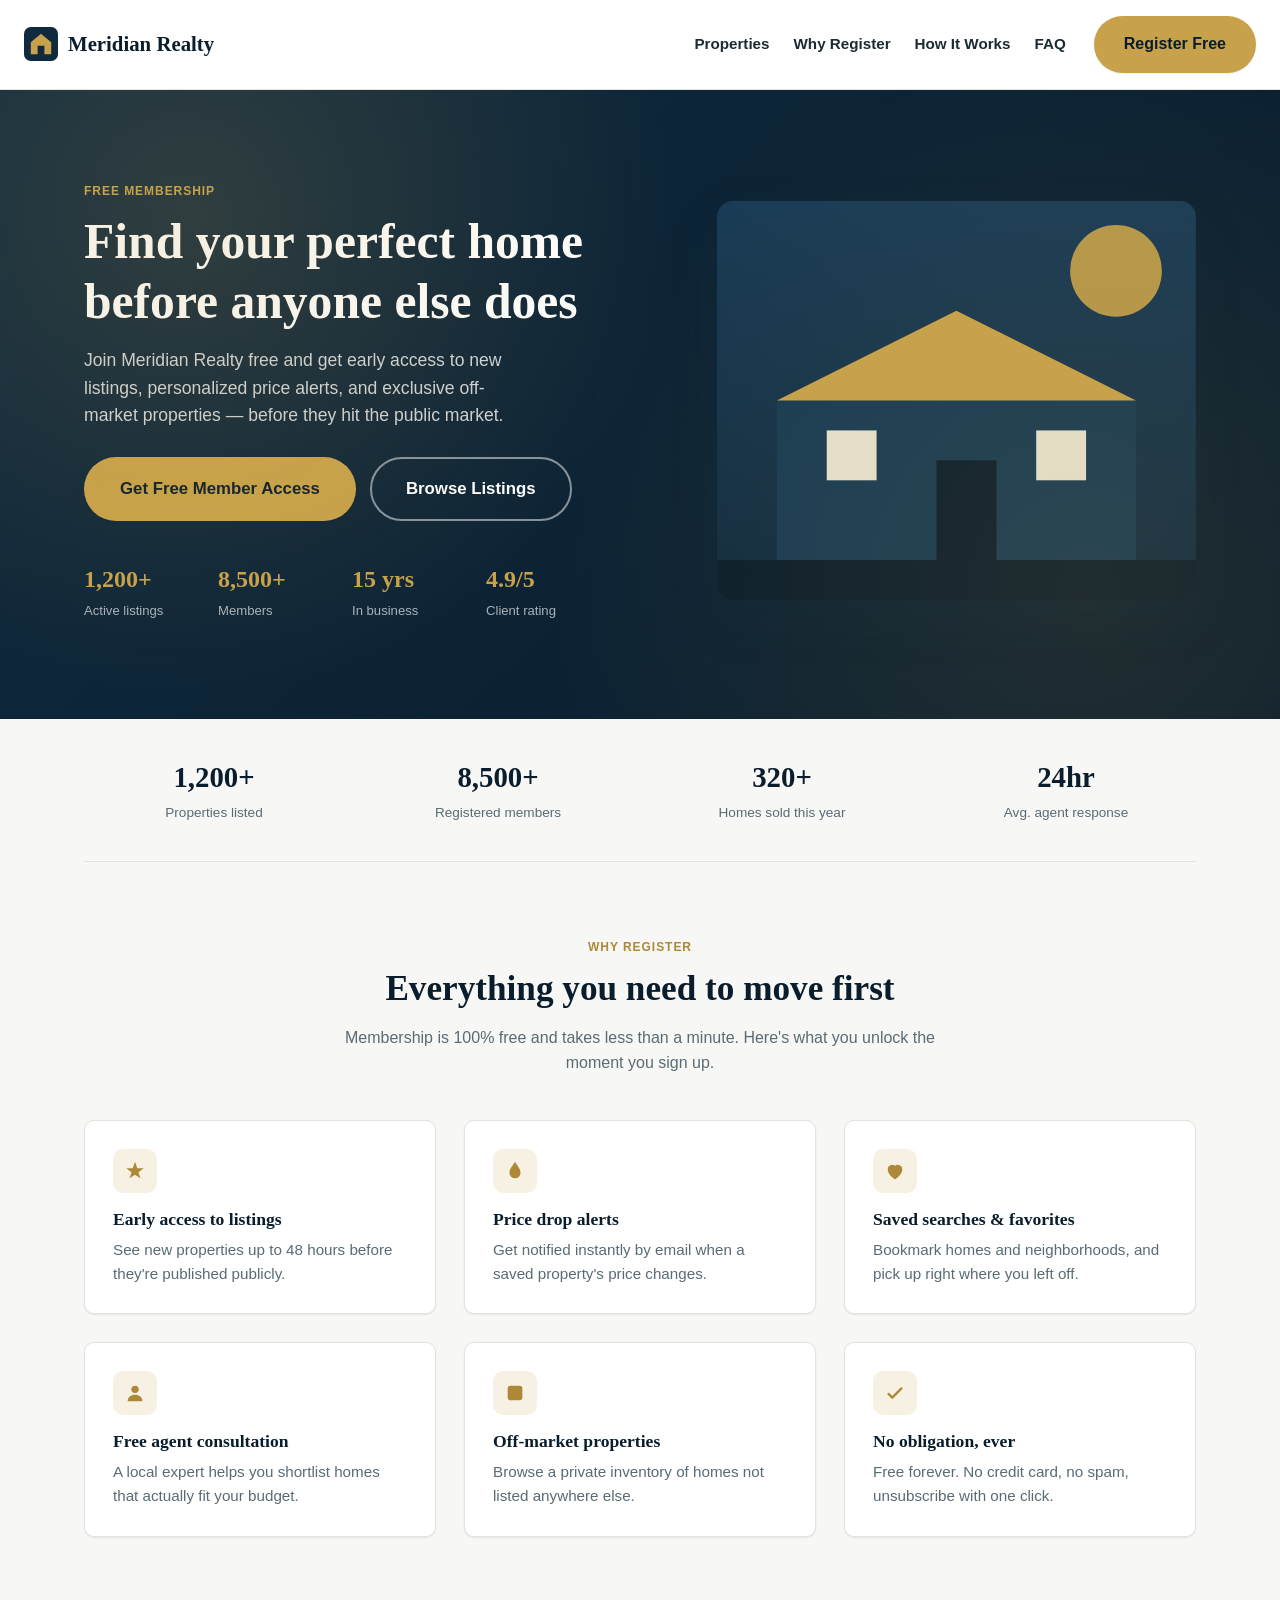
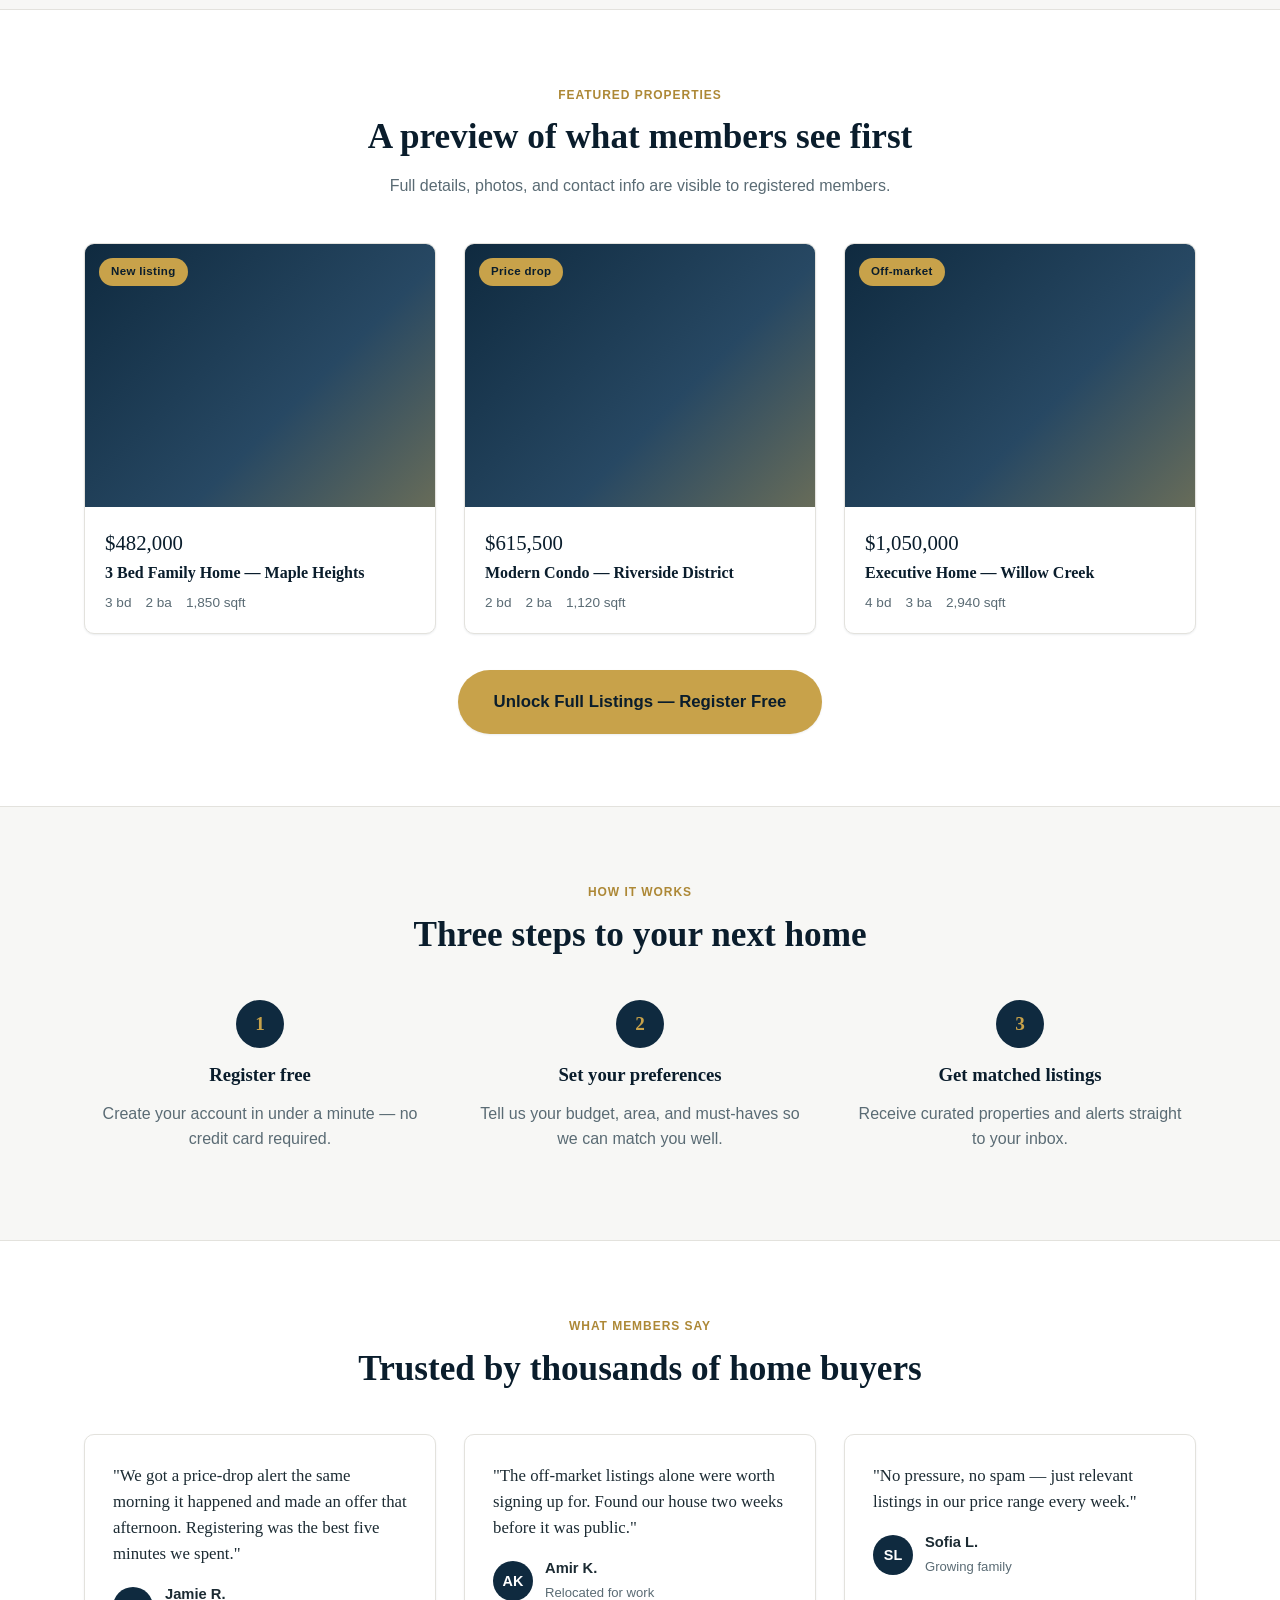
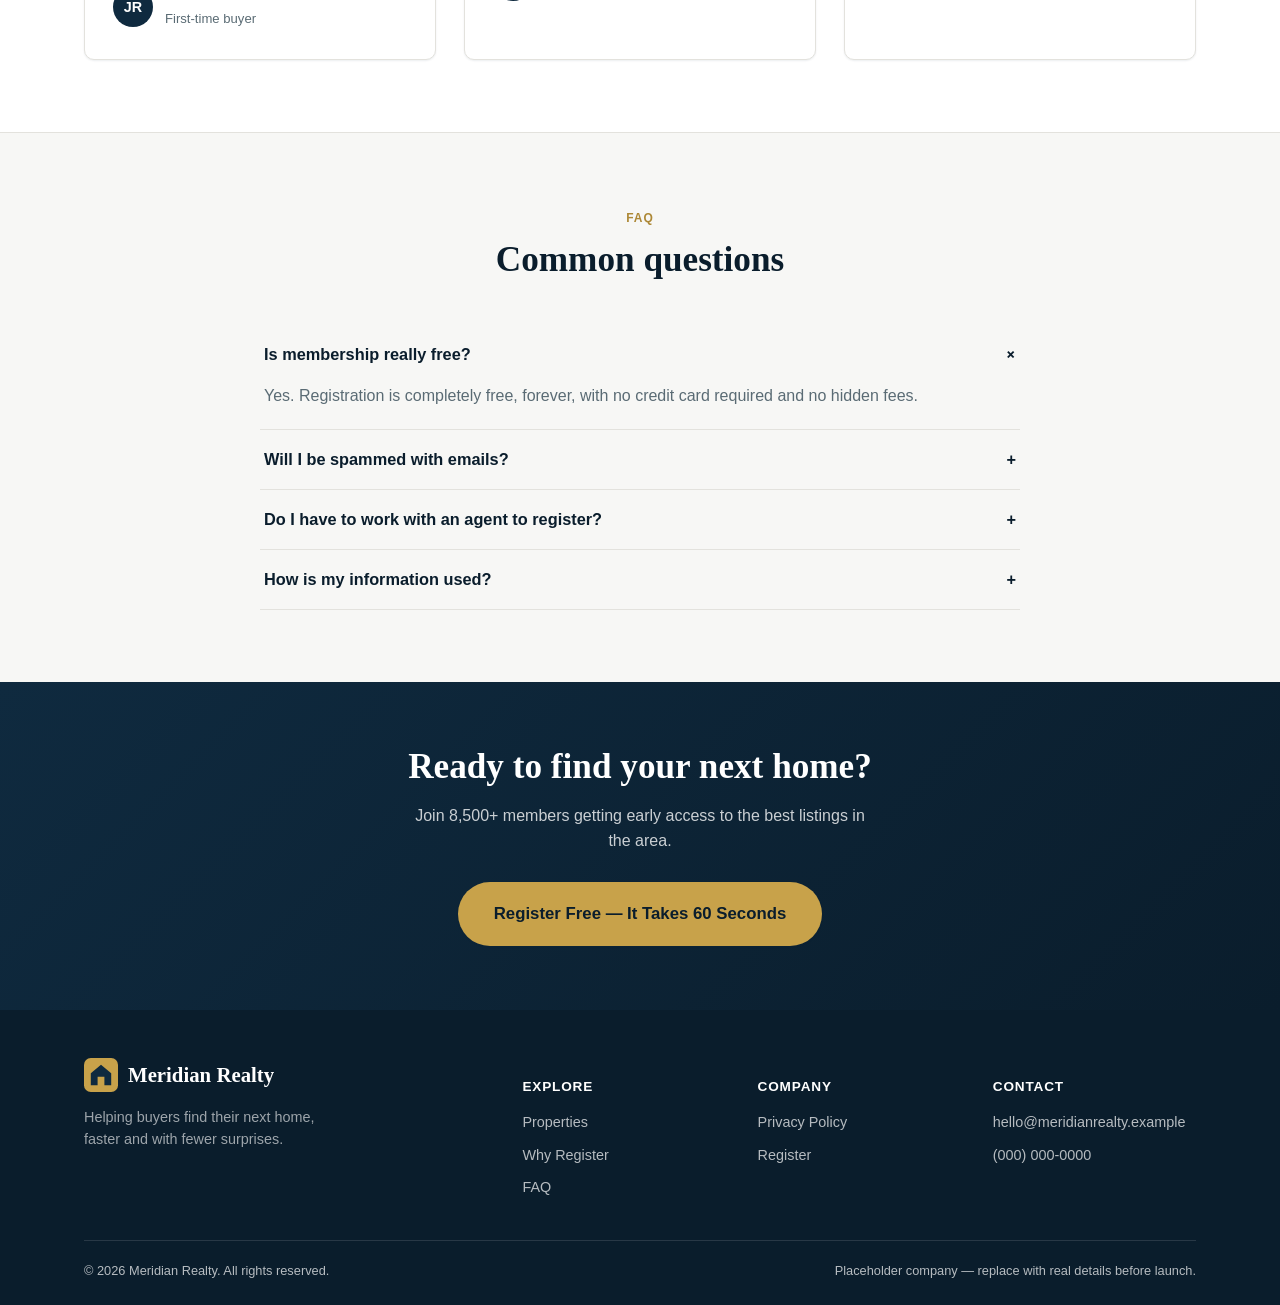
==== index.html @ cb03f60d "first commit" ====
<!DOCTYPE html>
<html lang="en">
<head>
  <meta charset="UTF-8" />
  <meta name="viewport" content="width=device-width, initial-scale=1.0" />
  <title>Meridian Realty — Find Your Perfect Home</title>
  <meta name="description" content="Register free with Meridian Realty for early access to new listings, price drop alerts, and off-market properties." />
  <link rel="stylesheet" href="css/styles.css" />
  <!-- GA4: measurement ID lives in js/analytics.js — see README.md -->
  <script src="js/analytics.js"></script>
</head>
<body>

  <header class="site-header">
    <div class="site-header__bar">
      <a class="logo" href="index.html">
        <svg class="logo__mark" viewBox="0 0 40 40" fill="none" xmlns="http://www.w3.org/2000/svg" aria-hidden="true">
          <rect width="40" height="40" rx="8" fill="#0F2A3F"/>
          <path d="M20 8L32 18V32H24V22H16V32H8V18L20 8Z" fill="#C8A24A"/>
        </svg>
        Meridian Realty
      </a>
      <nav class="nav" data-nav>
        <ul class="nav__links">
          <li><a href="index.html#properties">Properties</a></li>
          <li><a href="index.html#benefits">Why Register</a></li>
          <li><a href="index.html#how-it-works">How It Works</a></li>
          <li><a href="index.html#faq">FAQ</a></li>
        </ul>
        <a class="btn btn--primary" href="register.html" data-cta="header_register">Register Free</a>
        <button class="nav__toggle" data-nav-toggle aria-label="Toggle navigation menu" aria-expanded="false">
          <span></span>
        </button>
      </nav>
    </div>
  </header>

  <main>
    <!-- ================= HERO ================= -->
    <section class="hero">
      <div class="hero__inner">
        <div>
          <span class="eyebrow" style="color:#c8a24a;">Free Membership</span>
          <h1>Find your perfect home before anyone else does</h1>
          <p>Join Meridian Realty free and get early access to new listings, personalized price alerts, and exclusive off-market properties &mdash; before they hit the public market.</p>
          <div class="hero__ctas">
            <a class="btn btn--primary btn--lg" href="register.html" data-cta="hero_register">Get Free Member Access</a>
            <a class="btn btn--ghost btn--lg" href="#properties" data-cta="hero_browse">Browse Listings</a>
          </div>
          <div class="hero__trust">
            <div><strong>1,200+</strong><span>Active listings</span></div>
            <div><strong>8,500+</strong><span>Members</span></div>
            <div><strong>15 yrs</strong><span>In business</span></div>
            <div><strong>4.9/5</strong><span>Client rating</span></div>
          </div>
        </div>
        <div class="hero__art">
          <svg viewBox="0 0 480 400" xmlns="http://www.w3.org/2000/svg" role="img" aria-label="Illustration of a modern house">
            <defs>
              <linearGradient id="skyGrad" x1="0" y1="0" x2="0" y2="1">
                <stop offset="0" stop-color="#1a3c56"/>
                <stop offset="1" stop-color="#0f2a3f"/>
              </linearGradient>
            </defs>
            <rect width="480" height="400" fill="url(#skyGrad)"/>
            <circle cx="400" cy="70" r="46" fill="#c8a24a" opacity="0.9"/>
            <rect x="60" y="200" width="360" height="160" fill="#173a53"/>
            <polygon points="60,200 240,110 420,200" fill="#c8a24a"/>
            <rect x="220" y="260" width="60" height="100" fill="#0a1d2c"/>
            <rect x="110" y="230" width="50" height="50" fill="#e7e2cf"/>
            <rect x="320" y="230" width="50" height="50" fill="#e7e2cf"/>
            <rect x="0" y="360" width="480" height="40" fill="#0a1d2c"/>
          </svg>
        </div>
      </div>
    </section>

    <!-- ================= STAT BAR ================= -->
    <div class="container">
      <div class="statbar" style="border-bottom:1px solid var(--color-border);">
        <div class="statbar__item"><strong>1,200+</strong><span>Properties listed</span></div>
        <div class="statbar__item"><strong>8,500+</strong><span>Registered members</span></div>
        <div class="statbar__item"><strong>320+</strong><span>Homes sold this year</span></div>
        <div class="statbar__item"><strong>24hr</strong><span>Avg. agent response</span></div>
      </div>
    </div>

    <!-- ================= BENEFITS ================= -->
    <section class="section" id="benefits">
      <div class="container">
        <div class="section-head">
          <span class="eyebrow">Why register</span>
          <h2>Everything you need to move first</h2>
          <p>Membership is 100% free and takes less than a minute. Here's what you unlock the moment you sign up.</p>
        </div>
        <div class="grid grid--3">
          <div class="card">
            <div class="card__icon" aria-hidden="true">
              <svg width="22" height="22" viewBox="0 0 24 24" fill="none"><path d="M12 2L14.5 9H21.5L15.8 13.3L18 20L12 16L6 20L8.2 13.3L2.5 9H9.5L12 2Z" fill="currentColor"/></svg>
            </div>
            <h3>Early access to listings</h3>
            <p>See new properties up to 48 hours before they're published publicly.</p>
          </div>
          <div class="card">
            <div class="card__icon" aria-hidden="true">
              <svg width="22" height="22" viewBox="0 0 24 24" fill="none"><path d="M12 2C10 6 6 9 6 14a6 6 0 0012 0c0-5-4-8-6-12z" fill="currentColor"/></svg>
            </div>
            <h3>Price drop alerts</h3>
            <p>Get notified instantly by email when a saved property's price changes.</p>
          </div>
          <div class="card">
            <div class="card__icon" aria-hidden="true">
              <svg width="22" height="22" viewBox="0 0 24 24" fill="none"><path d="M12 21s-8-4.6-8-11a4.8 4.8 0 018-3.6A4.8 4.8 0 0120 10c0 6.4-8 11-8 11z" fill="currentColor"/></svg>
            </div>
            <h3>Saved searches &amp; favorites</h3>
            <p>Bookmark homes and neighborhoods, and pick up right where you left off.</p>
          </div>
          <div class="card">
            <div class="card__icon" aria-hidden="true">
              <svg width="22" height="22" viewBox="0 0 24 24" fill="none"><circle cx="12" cy="8" r="4" fill="currentColor"/><path d="M4 21c0-4.4 3.6-7 8-7s8 2.6 8 7" fill="currentColor"/></svg>
            </div>
            <h3>Free agent consultation</h3>
            <p>A local expert helps you shortlist homes that actually fit your budget.</p>
          </div>
          <div class="card">
            <div class="card__icon" aria-hidden="true">
              <svg width="22" height="22" viewBox="0 0 24 24" fill="none"><rect x="4" y="4" width="16" height="16" rx="3" fill="currentColor"/></svg>
            </div>
            <h3>Off-market properties</h3>
            <p>Browse a private inventory of homes not listed anywhere else.</p>
          </div>
          <div class="card">
            <div class="card__icon" aria-hidden="true">
              <svg width="22" height="22" viewBox="0 0 24 24" fill="none"><path d="M5 13l4 4L19 7" stroke="currentColor" stroke-width="2.5" fill="none" stroke-linecap="round" stroke-linejoin="round"/></svg>
            </div>
            <h3>No obligation, ever</h3>
            <p>Free forever. No credit card, no spam, unsubscribe with one click.</p>
          </div>
        </div>
      </div>
    </section>

    <!-- ================= FEATURED PROPERTIES ================= -->
    <section class="section section--alt" id="properties">
      <div class="container">
        <div class="section-head">
          <span class="eyebrow">Featured properties</span>
          <h2>A preview of what members see first</h2>
          <p>Full details, photos, and contact info are visible to registered members.</p>
        </div>
        <div class="grid grid--3">
          <div class="property">
            <div class="property__media">
              <span class="property__badge">New listing</span>
              <div class="property__lock">
                <svg width="26" height="26" viewBox="0 0 24 24" fill="none"><rect x="5" y="11" width="14" height="9" rx="2" fill="#fff"/><path d="M8 11V8a4 4 0 018 0v3" stroke="#fff" stroke-width="2" fill="none"/></svg>
                <span>Register to view full details</span>
              </div>
            </div>
            <div class="property__body">
              <div class="property__price">$482,000</div>
              <h3 style="font-size:1rem;margin-bottom:0;">3 Bed Family Home &mdash; Maple Heights</h3>
              <div class="property__meta">
                <span>3 bd</span><span>2 ba</span><span>1,850 sqft</span>
              </div>
            </div>
          </div>
          <div class="property">
            <div class="property__media">
              <span class="property__badge">Price drop</span>
              <div class="property__lock">
                <svg width="26" height="26" viewBox="0 0 24 24" fill="none"><rect x="5" y="11" width="14" height="9" rx="2" fill="#fff"/><path d="M8 11V8a4 4 0 018 0v3" stroke="#fff" stroke-width="2" fill="none"/></svg>
                <span>Register to view full details</span>
              </div>
            </div>
            <div class="property__body">
              <div class="property__price">$615,500</div>
              <h3 style="font-size:1rem;margin-bottom:0;">Modern Condo &mdash; Riverside District</h3>
              <div class="property__meta">
                <span>2 bd</span><span>2 ba</span><span>1,120 sqft</span>
              </div>
            </div>
          </div>
          <div class="property">
            <div class="property__media">
              <span class="property__badge">Off-market</span>
              <div class="property__lock">
                <svg width="26" height="26" viewBox="0 0 24 24" fill="none"><rect x="5" y="11" width="14" height="9" rx="2" fill="#fff"/><path d="M8 11V8a4 4 0 018 0v3" stroke="#fff" stroke-width="2" fill="none"/></svg>
                <span>Register to view full details</span>
              </div>
            </div>
            <div class="property__body">
              <div class="property__price">$1,050,000</div>
              <h3 style="font-size:1rem;margin-bottom:0;">Executive Home &mdash; Willow Creek</h3>
              <div class="property__meta">
                <span>4 bd</span><span>3 ba</span><span>2,940 sqft</span>
              </div>
            </div>
          </div>
        </div>
        <div style="text-align:center;margin-top:36px;">
          <a class="btn btn--primary btn--lg" href="register.html" data-cta="properties_unlock">Unlock Full Listings — Register Free</a>
        </div>
      </div>
    </section>

    <!-- ================= HOW IT WORKS ================= -->
    <section class="section" id="how-it-works">
      <div class="container">
        <div class="section-head">
          <span class="eyebrow">How it works</span>
          <h2>Three steps to your next home</h2>
        </div>
        <div class="steps">
          <div class="step">
            <div class="step__num">1</div>
            <h3>Register free</h3>
            <p>Create your account in under a minute &mdash; no credit card required.</p>
          </div>
          <div class="step">
            <div class="step__num">2</div>
            <h3>Set your preferences</h3>
            <p>Tell us your budget, area, and must-haves so we can match you well.</p>
          </div>
          <div class="step">
            <div class="step__num">3</div>
            <h3>Get matched listings</h3>
            <p>Receive curated properties and alerts straight to your inbox.</p>
          </div>
        </div>
      </div>
    </section>

    <!-- ================= TESTIMONIALS ================= -->
    <section class="section section--alt">
      <div class="container">
        <div class="section-head">
          <span class="eyebrow">What members say</span>
          <h2>Trusted by thousands of home buyers</h2>
        </div>
        <div class="grid grid--3">
          <div class="testimonial">
            <p class="testimonial__quote">"We got a price-drop alert the same morning it happened and made an offer that afternoon. Registering was the best five minutes we spent."</p>
            <div class="testimonial__person">
              <div class="testimonial__avatar">JR</div>
              <div><strong>Jamie R.</strong><span>First-time buyer</span></div>
            </div>
          </div>
          <div class="testimonial">
            <p class="testimonial__quote">"The off-market listings alone were worth signing up for. Found our house two weeks before it was public."</p>
            <div class="testimonial__person">
              <div class="testimonial__avatar">AK</div>
              <div><strong>Amir K.</strong><span>Relocated for work</span></div>
            </div>
          </div>
          <div class="testimonial">
            <p class="testimonial__quote">"No pressure, no spam &mdash; just relevant listings in our price range every week."</p>
            <div class="testimonial__person">
              <div class="testimonial__avatar">SL</div>
              <div><strong>Sofia L.</strong><span>Growing family</span></div>
            </div>
          </div>
        </div>
      </div>
    </section>

    <!-- ================= FAQ ================= -->
    <section class="section" id="faq">
      <div class="container">
        <div class="section-head">
          <span class="eyebrow">FAQ</span>
          <h2>Common questions</h2>
        </div>
        <div class="faq">
          <div class="faq-item" data-open="true">
            <button class="faq-item__q" aria-expanded="true">
              Is membership really free?
              <span class="faq-item__icon" aria-hidden="true">+</span>
            </button>
            <div class="faq-item__a"><p>Yes. Registration is completely free, forever, with no credit card required and no hidden fees.</p></div>
          </div>
          <div class="faq-item" data-open="false">
            <button class="faq-item__q" aria-expanded="false">
              Will I be spammed with emails?
              <span class="faq-item__icon" aria-hidden="true">+</span>
            </button>
            <div class="faq-item__a"><p>No. You control your alert frequency and can unsubscribe from any email with one click.</p></div>
          </div>
          <div class="faq-item" data-open="false">
            <button class="faq-item__q" aria-expanded="false">
              Do I have to work with an agent to register?
              <span class="faq-item__icon" aria-hidden="true">+</span>
            </button>
            <div class="faq-item__a"><p>Not at all. Browsing and saving listings is self-serve. Agent consultations are optional and free if you want one.</p></div>
          </div>
          <div class="faq-item" data-open="false">
            <button class="faq-item__q" aria-expanded="false">
              How is my information used?
              <span class="faq-item__icon" aria-hidden="true">+</span>
            </button>
            <div class="faq-item__a"><p>We only use your details to match you with relevant listings. See our <a href="privacy.html">Privacy Policy</a> for details.</p></div>
          </div>
        </div>
      </div>
    </section>

    <!-- ================= FINAL CTA ================= -->
    <section class="cta-band">
      <h2>Ready to find your next home?</h2>
      <p>Join 8,500+ members getting early access to the best listings in the area.</p>
      <div class="hero__ctas" style="justify-content:center;">
        <a class="btn btn--primary btn--lg" href="register.html" data-cta="final_cta_register">Register Free — It Takes 60 Seconds</a>
      </div>
    </section>
  </main>

  <footer class="site-footer">
    <div class="container">
      <div class="footer-grid">
        <div>
          <a class="logo" href="index.html" style="color:#fff;">
            <svg class="logo__mark" viewBox="0 0 40 40" fill="none" xmlns="http://www.w3.org/2000/svg" aria-hidden="true">
              <rect width="40" height="40" rx="8" fill="#C8A24A"/>
              <path d="M20 8L32 18V32H24V22H16V32H8V18L20 8Z" fill="#0F2A3F"/>
            </svg>
            Meridian Realty
          </a>
          <p style="margin-top:14px;max-width:32ch;color:rgba(255,255,255,0.6);">Helping buyers find their next home, faster and with fewer surprises.</p>
        </div>
        <div>
          <h4>Explore</h4>
          <ul>
            <li><a href="index.html#properties">Properties</a></li>
            <li><a href="index.html#benefits">Why Register</a></li>
            <li><a href="index.html#faq">FAQ</a></li>
          </ul>
        </div>
        <div>
          <h4>Company</h4>
          <ul>
            <li><a href="privacy.html">Privacy Policy</a></li>
            <li><a href="register.html">Register</a></li>
          </ul>
        </div>
        <div>
          <h4>Contact</h4>
          <ul>
            <li><a href="mailto:hello@meridianrealty.example">hello@meridianrealty.example</a></li>
            <li><a href="tel:+10000000000">(000) 000-0000</a></li>
          </ul>
        </div>
      </div>
      <div class="footer-bottom">
        <span>&copy; 2026 Meridian Realty. All rights reserved.</span>
        <span>Placeholder company &mdash; replace with real details before launch.</span>
      </div>
    </div>
  </footer>

  <script src="js/main.js"></script>
</body>
</html>
---- css/styles.css ----
/* ============================================================
   Meridian Realty — shared stylesheet
   Placeholder brand name/colors — swap freely, see README.md
   ============================================================ */

:root {
  --color-navy: #0f2a3f;
  --color-navy-dark: #0a1d2c;
  --color-gold: #c8a24a;
  --color-gold-dark: #ad8836;
  --color-bg: #f7f7f5;
  --color-card: #ffffff;
  --color-text: #1c2b33;
  --color-text-muted: #5a6b74;
  --color-border: #e3e2dd;
  --color-success: #1e7d4f;
  --color-error: #b3261e;
  --shadow-sm: 0 1px 2px rgba(15, 42, 63, 0.08);
  --shadow-md: 0 8px 24px rgba(15, 42, 63, 0.12);
  --shadow-lg: 0 20px 48px rgba(15, 42, 63, 0.18);
  --radius: 10px;
  --max-width: 1160px;
  --font-body: -apple-system, BlinkMacSystemFont, "Segoe UI", Roboto, Helvetica, Arial, sans-serif;
  --font-heading: Georgia, "Times New Roman", serif;
}

* {
  box-sizing: border-box;
}

html {
  scroll-behavior: smooth;
}

body {
  margin: 0;
  font-family: var(--font-body);
  color: var(--color-text);
  background: var(--color-bg);
  line-height: 1.55;
  -webkit-font-smoothing: antialiased;
}

img,
svg {
  max-width: 100%;
  display: block;
}

a {
  color: inherit;
}

.container {
  max-width: var(--max-width);
  margin: 0 auto;
  padding: 0 24px;
}

h1,
h2,
h3 {
  font-family: var(--font-heading);
  line-height: 1.2;
  margin: 0 0 16px;
  color: var(--color-navy-dark);
}

h1 {
  font-size: clamp(2rem, 4vw, 3.1rem);
}

h2 {
  font-size: clamp(1.6rem, 3vw, 2.2rem);
}

p {
  margin: 0 0 16px;
  color: var(--color-text-muted);
}

.eyebrow {
  display: inline-block;
  text-transform: uppercase;
  letter-spacing: 0.08em;
  font-size: 0.75rem;
  font-weight: 700;
  color: var(--color-gold-dark);
  margin-bottom: 12px;
}

.section {
  padding: 72px 0;
}

.section--tight {
  padding: 48px 0;
}

.section--alt {
  background: var(--color-card);
  border-top: 1px solid var(--color-border);
  border-bottom: 1px solid var(--color-border);
}

.section-head {
  max-width: 640px;
  margin: 0 auto 44px;
  text-align: center;
}

/* ---------- Buttons ---------- */
.btn {
  display: inline-flex;
  align-items: center;
  justify-content: center;
  gap: 8px;
  padding: 14px 28px;
  border-radius: 999px;
  font-weight: 700;
  font-size: 1rem;
  text-decoration: none;
  cursor: pointer;
  border: 2px solid transparent;
  transition: transform 0.15s ease, box-shadow 0.15s ease, background 0.15s ease;
  font-family: var(--font-body);
}

.btn:hover {
  transform: translateY(-1px);
}

.btn:focus-visible {
  outline: 3px solid var(--color-gold);
  outline-offset: 2px;
}

.btn--primary {
  background: var(--color-gold);
  color: var(--color-navy-dark);
  box-shadow: var(--shadow-sm);
}

.btn--primary:hover {
  background: var(--color-gold-dark);
  box-shadow: var(--shadow-md);
}

.btn--ghost {
  background: transparent;
  border-color: rgba(255, 255, 255, 0.5);
  color: #fff;
}

.btn--ghost:hover {
  background: rgba(255, 255, 255, 0.12);
}

.btn--outline {
  background: transparent;
  border-color: var(--color-navy);
  color: var(--color-navy);
}

.btn--outline:hover {
  background: var(--color-navy);
  color: #fff;
}

.btn--block {
  width: 100%;
}

.btn--lg {
  padding: 17px 34px;
  font-size: 1.05rem;
}

/* ---------- Header ---------- */
.site-header {
  position: sticky;
  top: 0;
  z-index: 50;
  background: rgba(255, 255, 255, 0.92);
  backdrop-filter: saturate(180%) blur(8px);
  border-bottom: 1px solid var(--color-border);
}

.site-header__bar {
  display: flex;
  align-items: center;
  justify-content: space-between;
  padding: 16px 24px;
  gap: 16px;
}

.logo {
  display: flex;
  align-items: center;
  gap: 10px;
  font-family: var(--font-heading);
  font-weight: 700;
  font-size: 1.3rem;
  color: var(--color-navy-dark);
  text-decoration: none;
  white-space: nowrap;
}

.logo__mark {
  width: 34px;
  height: 34px;
  flex-shrink: 0;
}

.nav {
  display: flex;
  align-items: center;
  gap: 28px;
}

.nav__links {
  display: flex;
  gap: 24px;
  list-style: none;
  margin: 0;
  padding: 0;
}

.nav__links a {
  text-decoration: none;
  color: var(--color-text);
  font-weight: 600;
  font-size: 0.95rem;
}

.nav__links a:hover {
  color: var(--color-gold-dark);
}

.nav__toggle {
  display: none;
  background: none;
  border: none;
  cursor: pointer;
  padding: 8px;
}

.nav__toggle span,
.nav__toggle::before,
.nav__toggle::after {
  content: "";
  display: block;
  width: 24px;
  height: 2px;
  background: var(--color-navy-dark);
  margin: 5px 0;
}

/* ---------- Hero ---------- */
.hero {
  position: relative;
  background: linear-gradient(135deg, var(--color-navy) 0%, var(--color-navy-dark) 100%);
  color: #fff;
  overflow: hidden;
}

.hero::after {
  content: "";
  position: absolute;
  inset: 0;
  background-image: radial-gradient(circle at 15% 20%, rgba(200, 162, 74, 0.18), transparent 40%),
    radial-gradient(circle at 85% 80%, rgba(200, 162, 74, 0.12), transparent 45%);
  pointer-events: none;
}

.hero__inner {
  position: relative;
  display: grid;
  grid-template-columns: 1.1fr 0.9fr;
  align-items: center;
  gap: 48px;
  padding: 88px 24px 96px;
  max-width: var(--max-width);
  margin: 0 auto;
}

.hero h1 {
  color: #fff;
}

.hero p {
  color: rgba(255, 255, 255, 0.8);
  font-size: 1.1rem;
  max-width: 46ch;
}

.hero__ctas {
  display: flex;
  gap: 14px;
  flex-wrap: wrap;
  margin-top: 28px;
}

.hero__trust {
  display: flex;
  gap: 24px;
  margin-top: 40px;
  flex-wrap: wrap;
}

.hero__trust div {
  min-width: 110px;
}

.hero__trust strong {
  display: block;
  font-size: 1.5rem;
  font-family: var(--font-heading);
  color: var(--color-gold);
}

.hero__trust span {
  font-size: 0.82rem;
  color: rgba(255, 255, 255, 0.65);
}

.hero__art {
  position: relative;
  border-radius: 16px;
  overflow: hidden;
  box-shadow: var(--shadow-lg);
}

/* ---------- Stat / trust bar ---------- */
.statbar {
  display: grid;
  grid-template-columns: repeat(4, 1fr);
  gap: 24px;
  padding: 36px 0;
}

.statbar__item {
  text-align: center;
}

.statbar__item strong {
  display: block;
  font-family: var(--font-heading);
  font-size: 1.8rem;
  color: var(--color-navy-dark);
}

.statbar__item span {
  font-size: 0.85rem;
  color: var(--color-text-muted);
}

/* ---------- Cards / grids ---------- */
.grid {
  display: grid;
  gap: 28px;
}

.grid--3 {
  grid-template-columns: repeat(3, 1fr);
}

.grid--4 {
  grid-template-columns: repeat(4, 1fr);
}

.card {
  background: var(--color-card);
  border: 1px solid var(--color-border);
  border-radius: var(--radius);
  padding: 28px;
  box-shadow: var(--shadow-sm);
}

.card__icon {
  width: 44px;
  height: 44px;
  border-radius: 10px;
  background: rgba(200, 162, 74, 0.15);
  display: flex;
  align-items: center;
  justify-content: center;
  margin-bottom: 16px;
  color: var(--color-gold-dark);
}

.card h3 {
  font-size: 1.1rem;
  margin-bottom: 8px;
}

.card p {
  margin-bottom: 0;
  font-size: 0.95rem;
}

/* ---------- Property cards ---------- */
.property {
  background: var(--color-card);
  border: 1px solid var(--color-border);
  border-radius: var(--radius);
  overflow: hidden;
  box-shadow: var(--shadow-sm);
  transition: box-shadow 0.15s ease, transform 0.15s ease;
}

.property:hover {
  box-shadow: var(--shadow-md);
  transform: translateY(-2px);
}

.property__media {
  position: relative;
  aspect-ratio: 4 / 3;
  background: linear-gradient(135deg, var(--color-navy) 0%, #274863 60%, var(--color-gold) 160%);
}

.property__badge {
  position: absolute;
  top: 14px;
  left: 14px;
  background: var(--color-gold);
  color: var(--color-navy-dark);
  font-size: 0.72rem;
  font-weight: 700;
  padding: 5px 12px;
  border-radius: 999px;
  letter-spacing: 0.03em;
}

.property__lock {
  position: absolute;
  inset: 0;
  display: flex;
  flex-direction: column;
  align-items: center;
  justify-content: center;
  gap: 10px;
  color: #fff;
  background: rgba(10, 29, 44, 0.35);
  opacity: 0;
  transition: opacity 0.15s ease;
  text-align: center;
  padding: 16px;
}

.property:hover .property__lock {
  opacity: 1;
}

.property__body {
  padding: 20px;
}

.property__price {
  font-family: var(--font-heading);
  font-size: 1.3rem;
  color: var(--color-navy-dark);
  margin-bottom: 4px;
}

.property__meta {
  display: flex;
  gap: 14px;
  font-size: 0.85rem;
  color: var(--color-text-muted);
  margin-top: 10px;
}

/* ---------- Steps ---------- */
.steps {
  display: grid;
  grid-template-columns: repeat(3, 1fr);
  gap: 28px;
  counter-reset: step;
}

.step {
  text-align: center;
  padding: 0 12px;
}

.step__num {
  width: 48px;
  height: 48px;
  border-radius: 50%;
  background: var(--color-navy);
  color: var(--color-gold);
  font-family: var(--font-heading);
  font-weight: 700;
  font-size: 1.2rem;
  display: flex;
  align-items: center;
  justify-content: center;
  margin: 0 auto 16px;
}

/* ---------- Testimonials ---------- */
.testimonial {
  background: var(--color-card);
  border: 1px solid var(--color-border);
  border-radius: var(--radius);
  padding: 28px;
  box-shadow: var(--shadow-sm);
}

.testimonial__quote {
  font-family: var(--font-heading);
  font-size: 1.05rem;
  color: var(--color-text);
  margin-bottom: 16px;
}

.testimonial__person {
  display: flex;
  align-items: center;
  gap: 12px;
}

.testimonial__avatar {
  width: 40px;
  height: 40px;
  border-radius: 50%;
  background: var(--color-navy);
  color: #fff;
  display: flex;
  align-items: center;
  justify-content: center;
  font-weight: 700;
  font-size: 0.9rem;
  flex-shrink: 0;
}

.testimonial__person strong {
  display: block;
  font-size: 0.92rem;
}

.testimonial__person span {
  font-size: 0.82rem;
  color: var(--color-text-muted);
}

/* ---------- FAQ ---------- */
.faq {
  max-width: 760px;
  margin: 0 auto;
}

.faq-item {
  border-bottom: 1px solid var(--color-border);
}

.faq-item__q {
  width: 100%;
  text-align: left;
  background: none;
  border: none;
  padding: 20px 4px;
  font-size: 1.02rem;
  font-weight: 700;
  color: var(--color-navy-dark);
  cursor: pointer;
  display: flex;
  align-items: center;
  justify-content: space-between;
  gap: 16px;
  font-family: var(--font-body);
}

.faq-item__q:focus-visible {
  outline: 2px solid var(--color-gold);
}

.faq-item__icon {
  flex-shrink: 0;
  transition: transform 0.15s ease;
}

.faq-item[data-open="true"] .faq-item__icon {
  transform: rotate(45deg);
}

.faq-item__a {
  max-height: 0;
  overflow: hidden;
  transition: max-height 0.2s ease;
}

.faq-item[data-open="true"] .faq-item__a {
  max-height: 240px;
}

.faq-item__a p {
  padding: 0 4px 20px;
  margin: 0;
}

/* ---------- Final CTA band ---------- */
.cta-band {
  background: linear-gradient(135deg, var(--color-navy) 0%, var(--color-navy-dark) 100%);
  color: #fff;
  text-align: center;
  padding: 64px 24px;
}

.cta-band h2 {
  color: #fff;
}

.cta-band p {
  color: rgba(255, 255, 255, 0.78);
  max-width: 52ch;
  margin-left: auto;
  margin-right: auto;
}

/* ---------- Footer ---------- */
.site-footer {
  background: var(--color-navy-dark);
  color: rgba(255, 255, 255, 0.7);
  padding: 48px 0 24px;
  font-size: 0.9rem;
}

.footer-grid {
  display: grid;
  grid-template-columns: 2fr 1fr 1fr 1fr;
  gap: 32px;
  padding-bottom: 32px;
  border-bottom: 1px solid rgba(255, 255, 255, 0.12);
}

.footer-grid h4 {
  color: #fff;
  font-size: 0.85rem;
  text-transform: uppercase;
  letter-spacing: 0.06em;
  margin-bottom: 14px;
}

.footer-grid ul {
  list-style: none;
  margin: 0;
  padding: 0;
}

.footer-grid li {
  margin-bottom: 10px;
}

.footer-grid a {
  color: rgba(255, 255, 255, 0.7);
  text-decoration: none;
}

.footer-grid a:hover {
  color: var(--color-gold);
}

.footer-bottom {
  display: flex;
  justify-content: space-between;
  align-items: center;
  padding-top: 20px;
  flex-wrap: wrap;
  gap: 12px;
  font-size: 0.8rem;
}

/* ---------- Registration page ---------- */
.reg-layout {
  display: grid;
  grid-template-columns: 1fr 1fr;
  gap: 56px;
  align-items: flex-start;
  padding: 64px 0 96px;
}

.reg-aside__list {
  list-style: none;
  margin: 24px 0 32px;
  padding: 0;
  display: grid;
  gap: 14px;
}

.reg-aside__list li {
  display: flex;
  align-items: flex-start;
  gap: 10px;
  font-size: 0.96rem;
  color: var(--color-text);
}

.reg-aside__list svg {
  flex-shrink: 0;
  margin-top: 3px;
  color: var(--color-success);
}

.form-card {
  background: var(--color-card);
  border: 1px solid var(--color-border);
  border-radius: 14px;
  padding: 36px;
  box-shadow: var(--shadow-md);
}

.form-row {
  display: grid;
  gap: 6px;
  margin-bottom: 20px;
}

.form-row--2col {
  grid-template-columns: 1fr 1fr;
  display: grid;
  gap: 20px;
  margin-bottom: 0;
}

.form-row label {
  font-size: 0.88rem;
  font-weight: 700;
  color: var(--color-navy-dark);
}

.form-row input[type="text"],
.form-row input[type="email"],
.form-row input[type="tel"],
.form-row input[type="password"],
.form-row select {
  padding: 12px 14px;
  border-radius: 8px;
  border: 1.5px solid var(--color-border);
  font-size: 0.98rem;
  font-family: var(--font-body);
  background: #fff;
  color: var(--color-text);
  width: 100%;
}

.form-row input:focus,
.form-row select:focus {
  outline: none;
  border-color: var(--color-navy);
  box-shadow: 0 0 0 3px rgba(15, 42, 63, 0.12);
}

.form-row.has-error input,
.form-row.has-error select {
  border-color: var(--color-error);
}

.form-error {
  font-size: 0.82rem;
  color: var(--color-error);
  min-height: 1.1em;
}

.checkbox-row {
  display: flex;
  align-items: flex-start;
  gap: 10px;
  margin-bottom: 16px;
  font-size: 0.88rem;
  color: var(--color-text-muted);
}

.checkbox-row input {
  margin-top: 3px;
  flex-shrink: 0;
}

.checkbox-row a {
  color: var(--color-navy);
  font-weight: 600;
}

.form-hint {
  font-size: 0.8rem;
  color: var(--color-text-muted);
  margin-top: 6px;
  margin-bottom: 0;
}

.form-status {
  margin-top: 16px;
  font-size: 0.9rem;
  min-height: 1.2em;
}

.form-status[data-state="error"] {
  color: var(--color-error);
}

.form-status[data-state="success"] {
  color: var(--color-success);
}

/* ---------- Thank you / privacy pages ---------- */
.simple-page {
  padding: 96px 0;
  text-align: center;
}

.simple-page__icon {
  width: 72px;
  height: 72px;
  border-radius: 50%;
  background: rgba(30, 125, 79, 0.12);
  color: var(--color-success);
  display: flex;
  align-items: center;
  justify-content: center;
  margin: 0 auto 24px;
}

.simple-page__actions {
  display: flex;
  gap: 14px;
  justify-content: center;
  margin-top: 28px;
  flex-wrap: wrap;
}

.legal {
  padding: 56px 0 96px;
  max-width: 780px;
  margin: 0 auto;
}

.legal h2 {
  margin-top: 36px;
}

.legal p {
  color: var(--color-text);
}

.legal .updated {
  color: var(--color-text-muted);
  font-size: 0.85rem;
  margin-bottom: 32px;
}

/* ---------- Utility ---------- */
.visually-hidden {
  position: absolute;
  width: 1px;
  height: 1px;
  overflow: hidden;
  clip: rect(0 0 0 0);
  white-space: nowrap;
}

/* ---------- Responsive ---------- */
@media (max-width: 900px) {
  .hero__inner {
    grid-template-columns: 1fr;
    padding-top: 56px;
  }

  .hero__art {
    order: -1;
    max-height: 260px;
  }

  .statbar {
    grid-template-columns: repeat(2, 1fr);
  }

  .grid--3,
  .grid--4 {
    grid-template-columns: repeat(2, 1fr);
  }

  .steps {
    grid-template-columns: 1fr;
    gap: 32px;
  }

  .reg-layout {
    grid-template-columns: 1fr;
    padding-top: 40px;
  }

  .footer-grid {
    grid-template-columns: repeat(2, 1fr);
  }
}

@media (max-width: 640px) {
  .nav__links {
    position: absolute;
    top: 100%;
    left: 0;
    right: 0;
    background: #fff;
    flex-direction: column;
    padding: 16px 24px;
    border-bottom: 1px solid var(--color-border);
    display: none;
    gap: 14px;
  }

  .nav[data-open="true"] .nav__links {
    display: flex;
  }

  .nav__toggle {
    display: block;
  }

  .nav .btn {
    display: none;
  }

  .grid--3,
  .grid--4 {
    grid-template-columns: 1fr;
  }

  .form-row--2col {
    grid-template-columns: 1fr;
  }

  .footer-grid {
    grid-template-columns: 1fr;
  }

  .footer-bottom {
    flex-direction: column;
    align-items: flex-start;
  }

  .form-card {
    padding: 24px;
  }
}
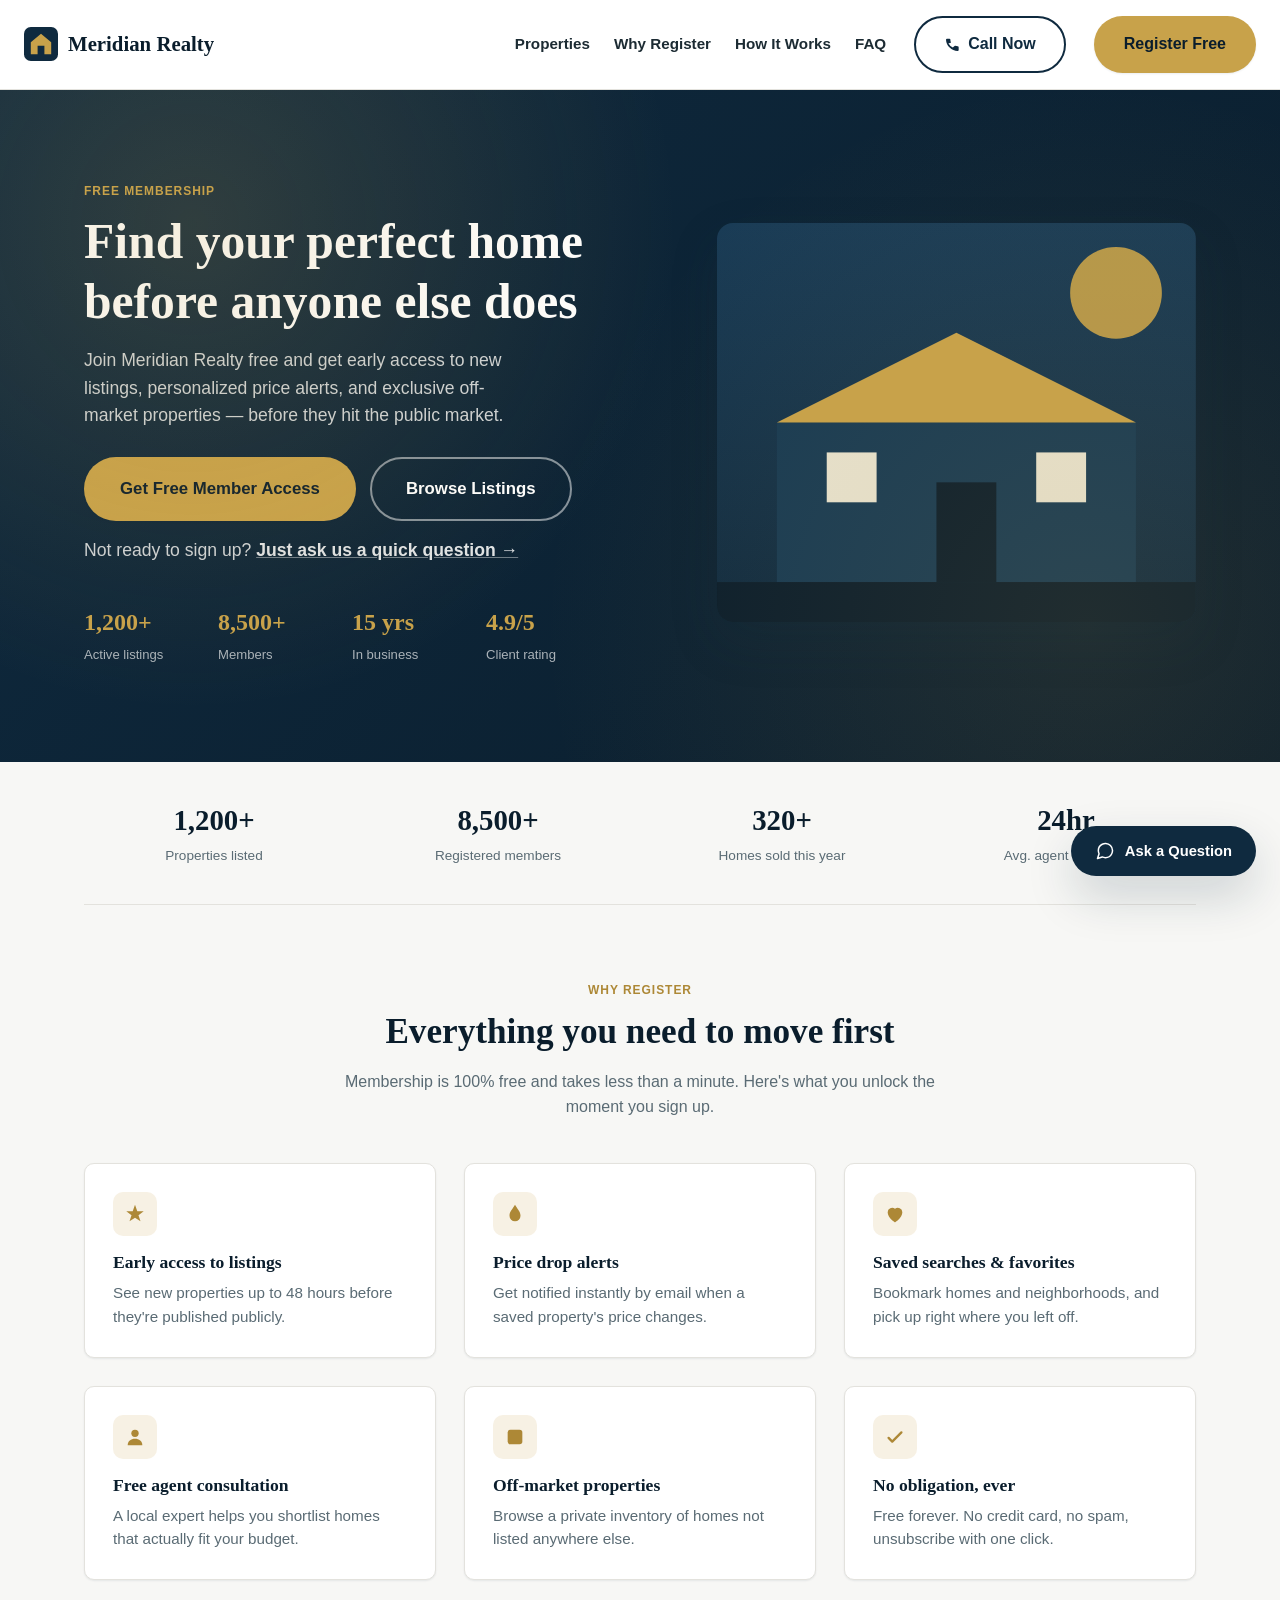
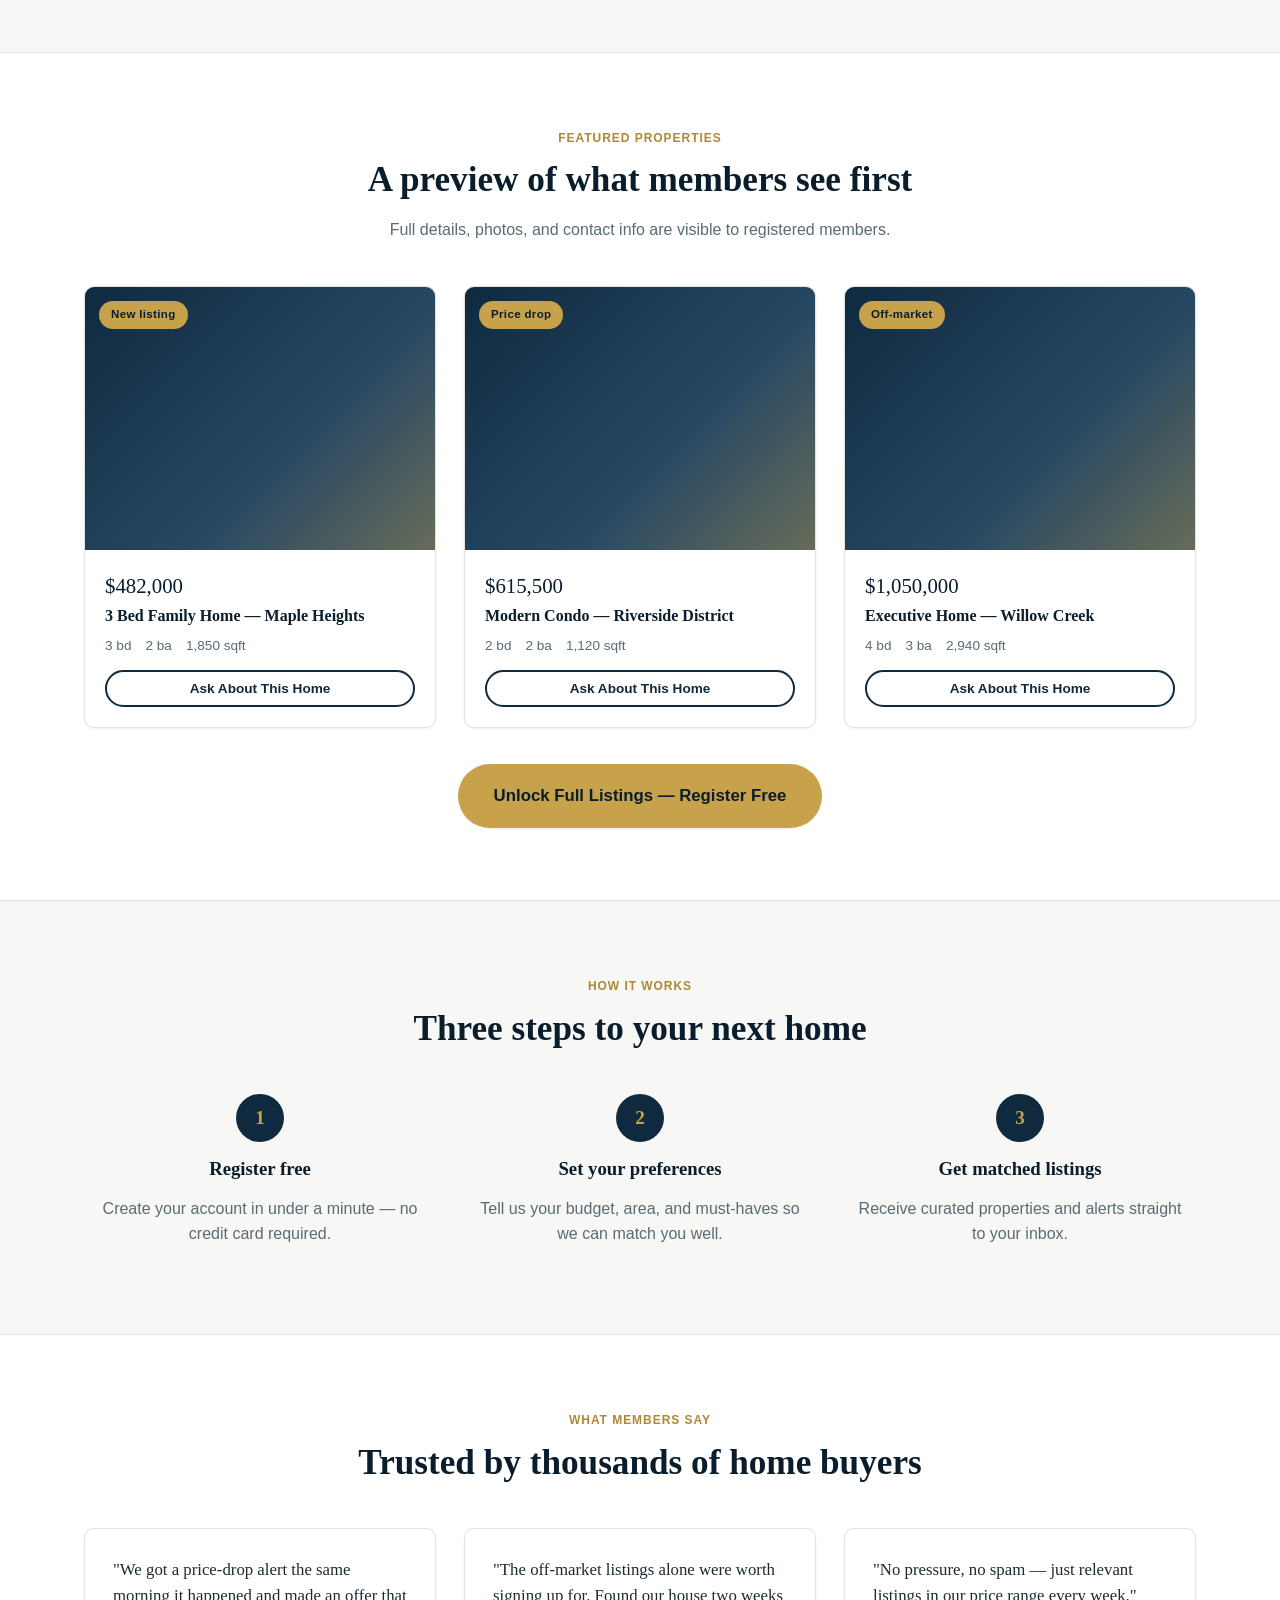
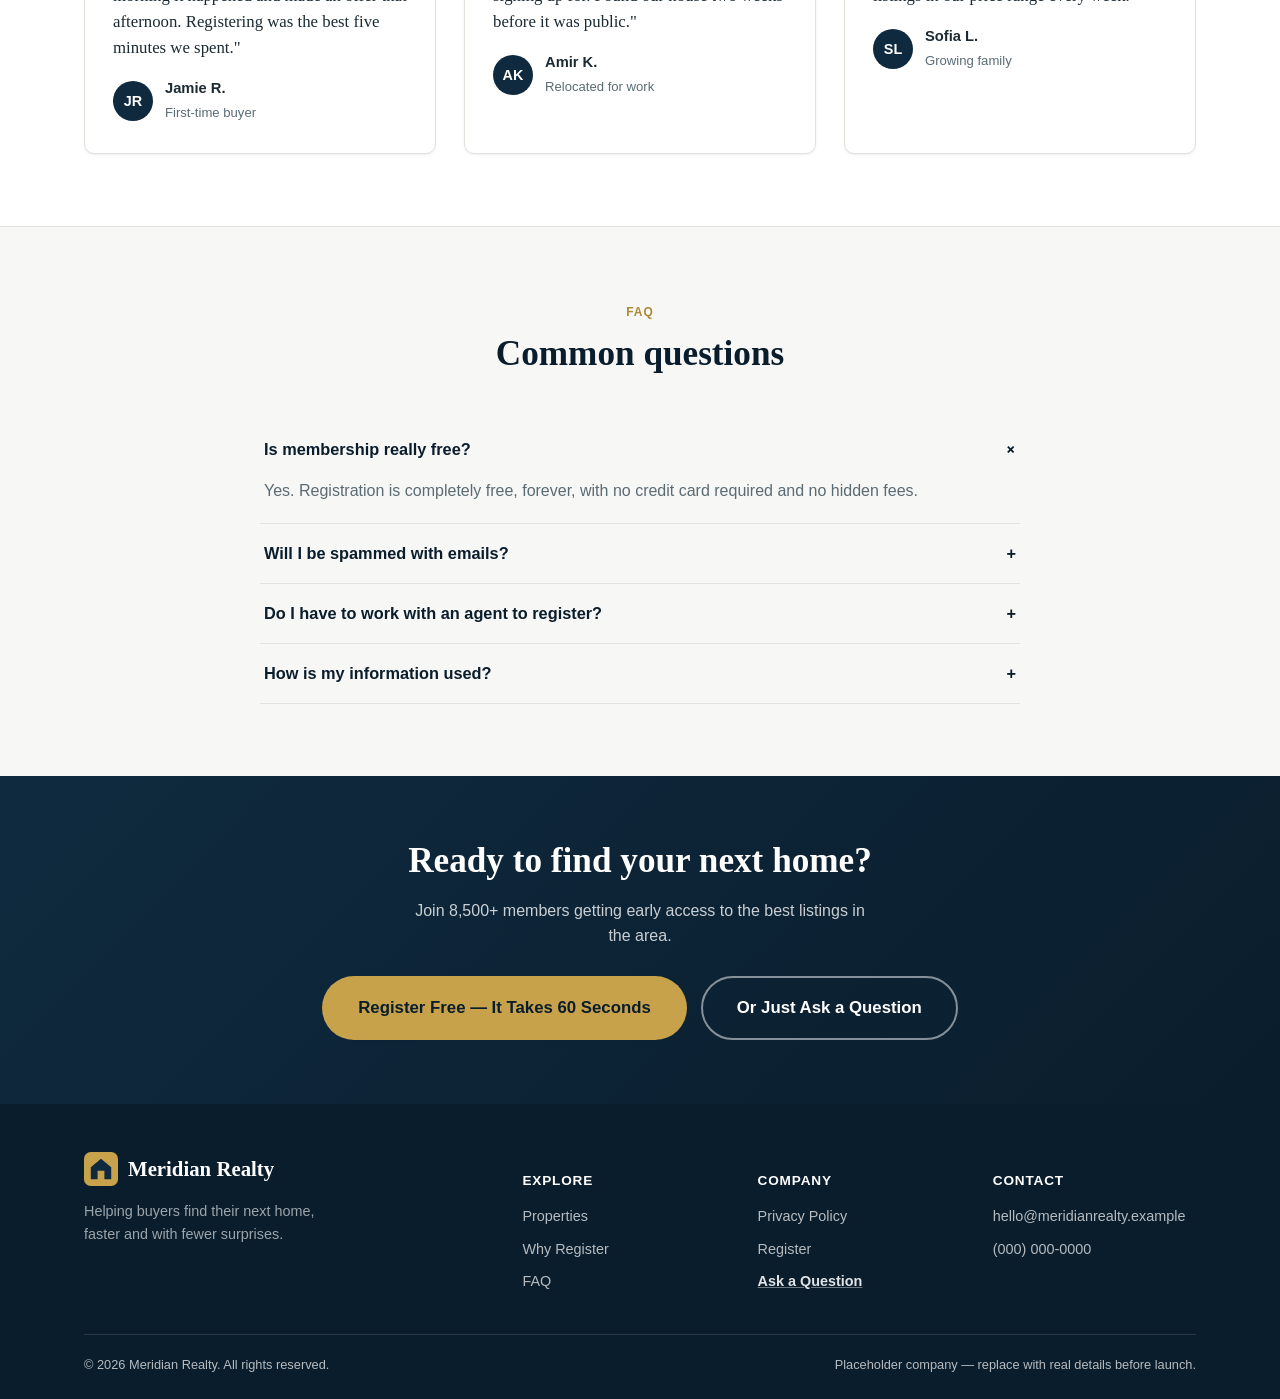
==== commit f7280ef1: "feat: add low-friction quick-inquiry lead capture path site-wide The site previously had exactly one" ====
--- a/index.html
+++ b/index.html
@@ -27,6 +27,10 @@
           <li><a href="index.html#how-it-works">How It Works</a></li>
           <li><a href="index.html#faq">FAQ</a></li>
         </ul>
+        <a class="btn btn--outline" href="tel:+10000000000" data-cta="header_call" style="white-space:nowrap;">
+          <svg width="16" height="16" viewBox="0 0 24 24" fill="none" aria-hidden="true"><path d="M6.6 10.8a15.9 15.9 0 006.6 6.6l2.2-2.2a1.5 1.5 0 011.5-.4 11.4 11.4 0 003.6.6 1.5 1.5 0 011.5 1.5V21a1.5 1.5 0 01-1.5 1.5A18 18 0 013 5.5 1.5 1.5 0 014.5 4h3.6a1.5 1.5 0 011.5 1.5 11.4 11.4 0 00.6 3.6 1.5 1.5 0 01-.4 1.5z" fill="currentColor"/></svg>
+          <span>Call Now</span>
+        </a>
         <a class="btn btn--primary" href="register.html" data-cta="header_register">Register Free</a>
         <button class="nav__toggle" data-nav-toggle aria-label="Toggle navigation menu" aria-expanded="false">
           <span></span>
@@ -47,6 +51,10 @@
             <a class="btn btn--primary btn--lg" href="register.html" data-cta="hero_register">Get Free Member Access</a>
             <a class="btn btn--ghost btn--lg" href="#properties" data-cta="hero_browse">Browse Listings</a>
           </div>
+          <p style="margin-top:16px;">
+            Not ready to sign up?
+            <button type="button" class="link-btn link-btn--on-dark" data-open-inquiry="hero" data-cta="hero_quick_inquiry">Just ask us a quick question →</button>
+          </p>
           <div class="hero__trust">
             <div><strong>1,200+</strong><span>Active listings</span></div>
             <div><strong>8,500+</strong><span>Members</span></div>
@@ -163,6 +171,9 @@
               <div class="property__meta">
                 <span>3 bd</span><span>2 ba</span><span>1,850 sqft</span>
               </div>
+              <div class="property__actions">
+                <button type="button" class="btn btn--outline btn--sm" data-open-inquiry="property:maple-heights-482000" data-cta="property_ask_maple_heights">Ask About This Home</button>
+              </div>
             </div>
           </div>
           <div class="property">
@@ -179,6 +190,9 @@
               <div class="property__meta">
                 <span>2 bd</span><span>2 ba</span><span>1,120 sqft</span>
               </div>
+              <div class="property__actions">
+                <button type="button" class="btn btn--outline btn--sm" data-open-inquiry="property:riverside-condo-615500" data-cta="property_ask_riverside">Ask About This Home</button>
+              </div>
             </div>
           </div>
           <div class="property">
@@ -194,6 +208,9 @@
               <h3 style="font-size:1rem;margin-bottom:0;">Executive Home &mdash; Willow Creek</h3>
               <div class="property__meta">
                 <span>4 bd</span><span>3 ba</span><span>2,940 sqft</span>
+              </div>
+              <div class="property__actions">
+                <button type="button" class="btn btn--outline btn--sm" data-open-inquiry="property:willow-creek-1050000" data-cta="property_ask_willow_creek">Ask About This Home</button>
               </div>
             </div>
           </div>
@@ -291,7 +308,7 @@
               Do I have to work with an agent to register?
               <span class="faq-item__icon" aria-hidden="true">+</span>
             </button>
-            <div class="faq-item__a"><p>Not at all. Browsing and saving listings is self-serve. Agent consultations are optional and free if you want one.</p></div>
+            <div class="faq-item__a"><p>Not at all. Browsing and saving listings is self-serve. Agent consultations are optional and free if you want one &mdash; or just <button type="button" class="link-btn" data-open-inquiry="faq" data-cta="faq_quick_inquiry">ask us a quick question</button> without registering.</p></div>
           </div>
           <div class="faq-item" data-open="false">
             <button class="faq-item__q" aria-expanded="false">
@@ -310,6 +327,7 @@
       <p>Join 8,500+ members getting early access to the best listings in the area.</p>
       <div class="hero__ctas" style="justify-content:center;">
         <a class="btn btn--primary btn--lg" href="register.html" data-cta="final_cta_register">Register Free — It Takes 60 Seconds</a>
+        <button type="button" class="btn btn--ghost btn--lg" data-open-inquiry="final_cta" data-cta="final_cta_quick_inquiry">Or Just Ask a Question</button>
       </div>
     </section>
   </main>
@@ -340,6 +358,7 @@
           <ul>
             <li><a href="privacy.html">Privacy Policy</a></li>
             <li><a href="register.html">Register</a></li>
+            <li><button type="button" class="link-btn link-btn--on-dark" data-open-inquiry="footer" data-cta="footer_quick_inquiry" style="background:none;border:none;">Ask a Question</button></li>
           </ul>
         </div>
         <div>
@@ -358,5 +377,6 @@
   </footer>
 
   <script src="js/main.js"></script>
+  <script src="js/quick-inquiry.js"></script>
 </body>
 </html>
--- a/css/styles.css
+++ b/css/styles.css
@@ -850,6 +850,174 @@
   margin-bottom: 32px;
 }
 
+/* ---------- Small buttons / inline link-style triggers ---------- */
+.btn--sm {
+  padding: 9px 16px;
+  font-size: 0.85rem;
+}
+
+.property__actions {
+  margin-top: 14px;
+}
+
+.property__actions .btn {
+  width: 100%;
+}
+
+.link-btn {
+  background: none;
+  border: none;
+  padding: 0;
+  font: inherit;
+  font-weight: 600;
+  color: var(--color-navy);
+  cursor: pointer;
+  text-decoration: underline;
+  text-decoration-color: rgba(15, 42, 63, 0.35);
+}
+
+.link-btn:hover {
+  color: var(--color-gold-dark);
+}
+
+.link-btn:focus-visible {
+  outline: 2px solid var(--color-gold);
+  outline-offset: 2px;
+}
+
+.link-btn--on-dark {
+  color: rgba(255, 255, 255, 0.88);
+  text-decoration-color: rgba(255, 255, 255, 0.4);
+}
+
+.link-btn--on-dark:hover {
+  color: #fff;
+}
+
+/* ---------- Floating quick-inquiry button (site-wide) ---------- */
+.inquiry-fab {
+  position: fixed;
+  bottom: 24px;
+  right: 24px;
+  z-index: 150;
+  display: inline-flex;
+  align-items: center;
+  gap: 10px;
+  background: var(--color-navy);
+  color: #fff;
+  border: none;
+  border-radius: 999px;
+  padding: 15px 24px;
+  font-weight: 700;
+  font-size: 0.92rem;
+  font-family: var(--font-body);
+  box-shadow: var(--shadow-lg);
+  cursor: pointer;
+  transition: transform 0.15s ease, background 0.15s ease;
+}
+
+.inquiry-fab:hover {
+  background: var(--color-navy-dark);
+  transform: translateY(-2px);
+}
+
+.inquiry-fab:focus-visible {
+  outline: 3px solid var(--color-gold);
+  outline-offset: 2px;
+}
+
+.inquiry-fab svg {
+  flex-shrink: 0;
+}
+
+/* ---------- Quick Inquiry modal ---------- */
+.modal-overlay {
+  position: fixed;
+  inset: 0;
+  background: rgba(10, 29, 44, 0.55);
+  display: flex;
+  align-items: center;
+  justify-content: center;
+  padding: 20px;
+  z-index: 200;
+}
+
+.modal-overlay[hidden] {
+  display: none;
+}
+
+.modal {
+  background: var(--color-card);
+  border-radius: 14px;
+  box-shadow: var(--shadow-lg);
+  max-width: 480px;
+  width: 100%;
+  max-height: 90vh;
+  overflow-y: auto;
+  padding: 36px;
+  position: relative;
+  animation: modal-in 0.18s ease;
+}
+
+@keyframes modal-in {
+  from {
+    opacity: 0;
+    transform: translateY(8px) scale(0.98);
+  }
+  to {
+    opacity: 1;
+    transform: translateY(0) scale(1);
+  }
+}
+
+.modal__close {
+  position: absolute;
+  top: 14px;
+  right: 14px;
+  width: 32px;
+  height: 32px;
+  border-radius: 50%;
+  border: none;
+  background: var(--color-bg);
+  color: var(--color-text-muted);
+  font-size: 1.4rem;
+  line-height: 1;
+  cursor: pointer;
+  display: flex;
+  align-items: center;
+  justify-content: center;
+}
+
+.modal__close:hover {
+  background: var(--color-border);
+}
+
+.modal__success {
+  text-align: center;
+}
+
+.modal__success h2 {
+  font-size: 1.4rem;
+}
+
+.form-row textarea {
+  padding: 12px 14px;
+  border-radius: 8px;
+  border: 1.5px solid var(--color-border);
+  font-size: 0.98rem;
+  font-family: var(--font-body);
+  background: #fff;
+  color: var(--color-text);
+  width: 100%;
+  resize: vertical;
+}
+
+.form-row textarea:focus {
+  outline: none;
+  border-color: var(--color-navy);
+  box-shadow: 0 0 0 3px rgba(15, 42, 63, 0.12);
+}
+
 /* ---------- Utility ---------- */
 .visually-hidden {
   position: absolute;
@@ -918,7 +1086,22 @@
     display: block;
   }
 
+  /* Bugfix: the header "Register Free" CTA was previously hidden
+     entirely on mobile (display:none), silently cutting off the
+     primary conversion button for all mobile visitors. Instead we
+     shrink it to fit next to the hamburger toggle so it stays visible.
+     The secondary "Call Now" button collapses to icon-only to save
+     space, and stays visible too — phone is a high-intent channel. */
   .nav .btn {
+    padding: 10px 14px;
+    font-size: 0.82rem;
+  }
+
+  .nav .btn--outline {
+    padding: 10px;
+  }
+
+  .nav .btn--outline span {
     display: none;
   }
 
@@ -943,4 +1126,19 @@
   .form-card {
     padding: 24px;
   }
-}
+
+  .inquiry-fab {
+    bottom: 16px;
+    right: 16px;
+    padding: 13px 18px;
+    font-size: 0.85rem;
+  }
+
+  .inquiry-fab span {
+    display: none;
+  }
+
+  .modal {
+    padding: 28px 22px;
+  }
+}
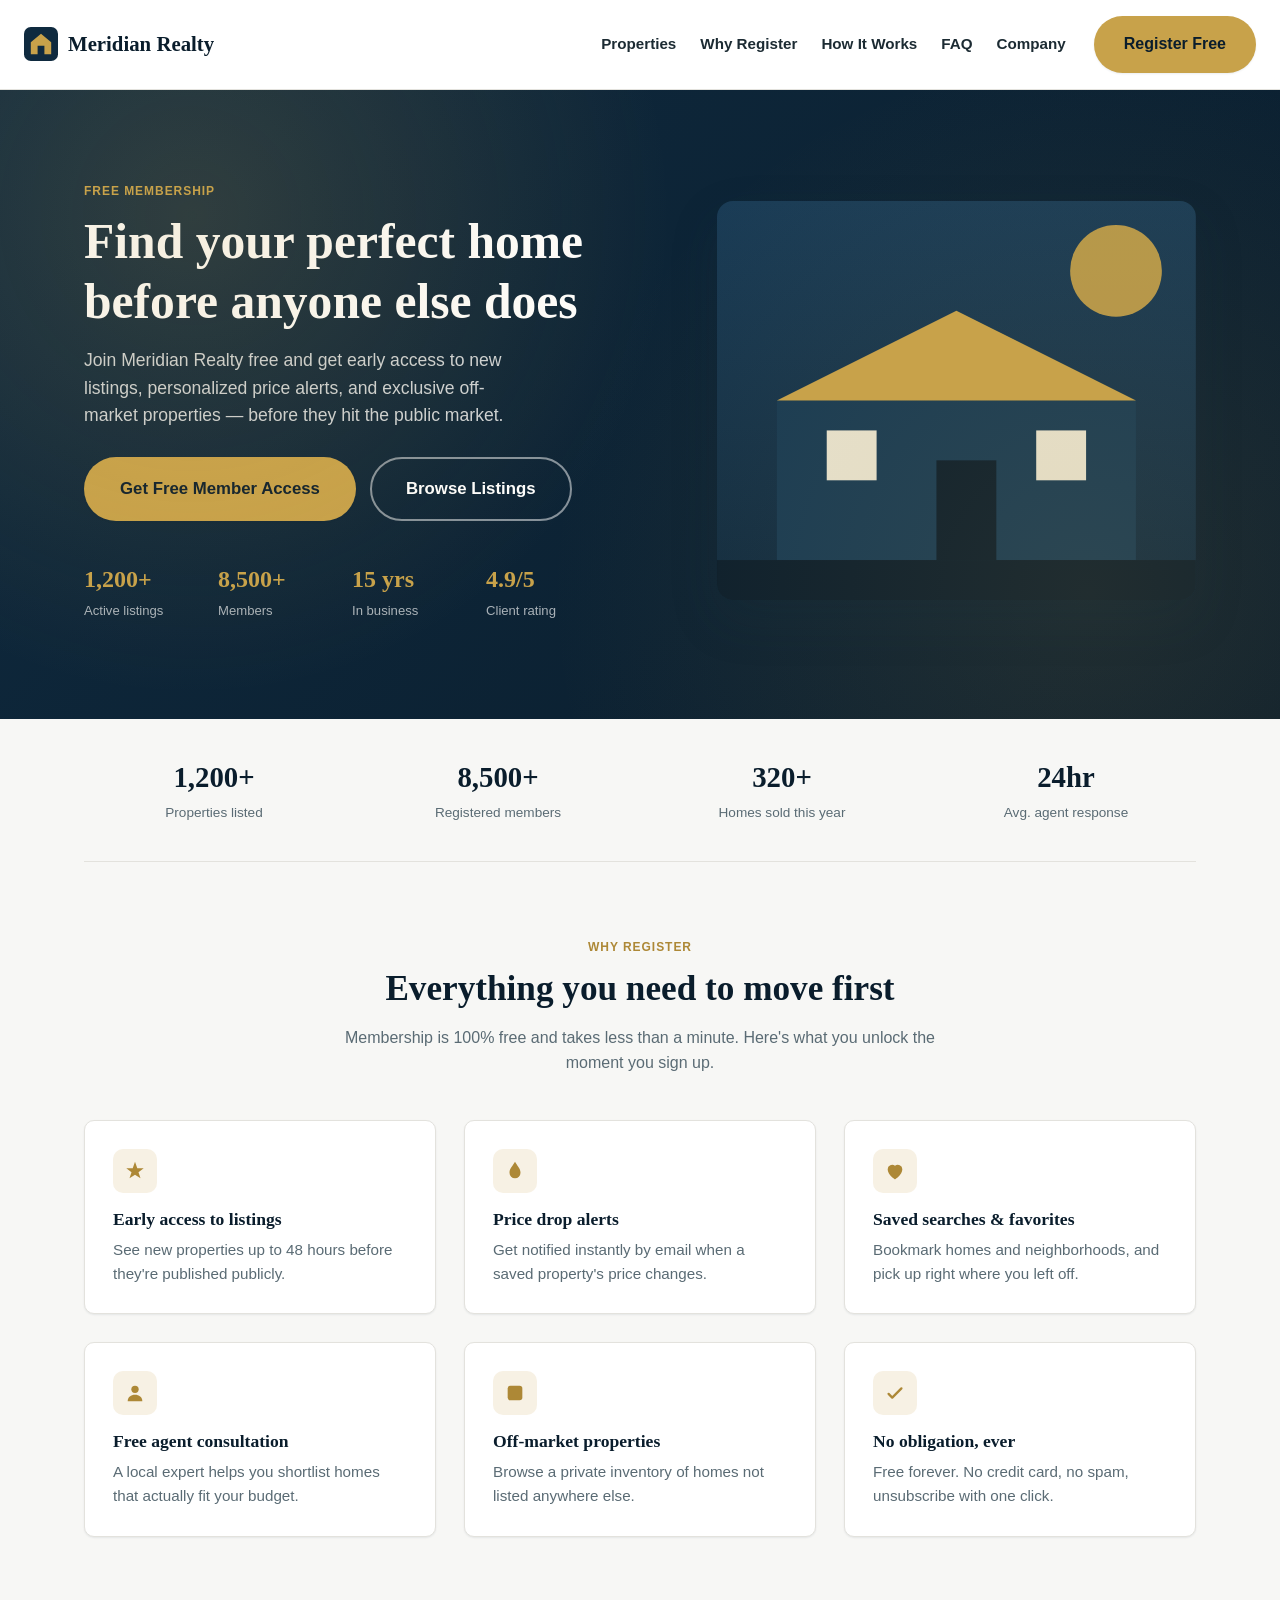
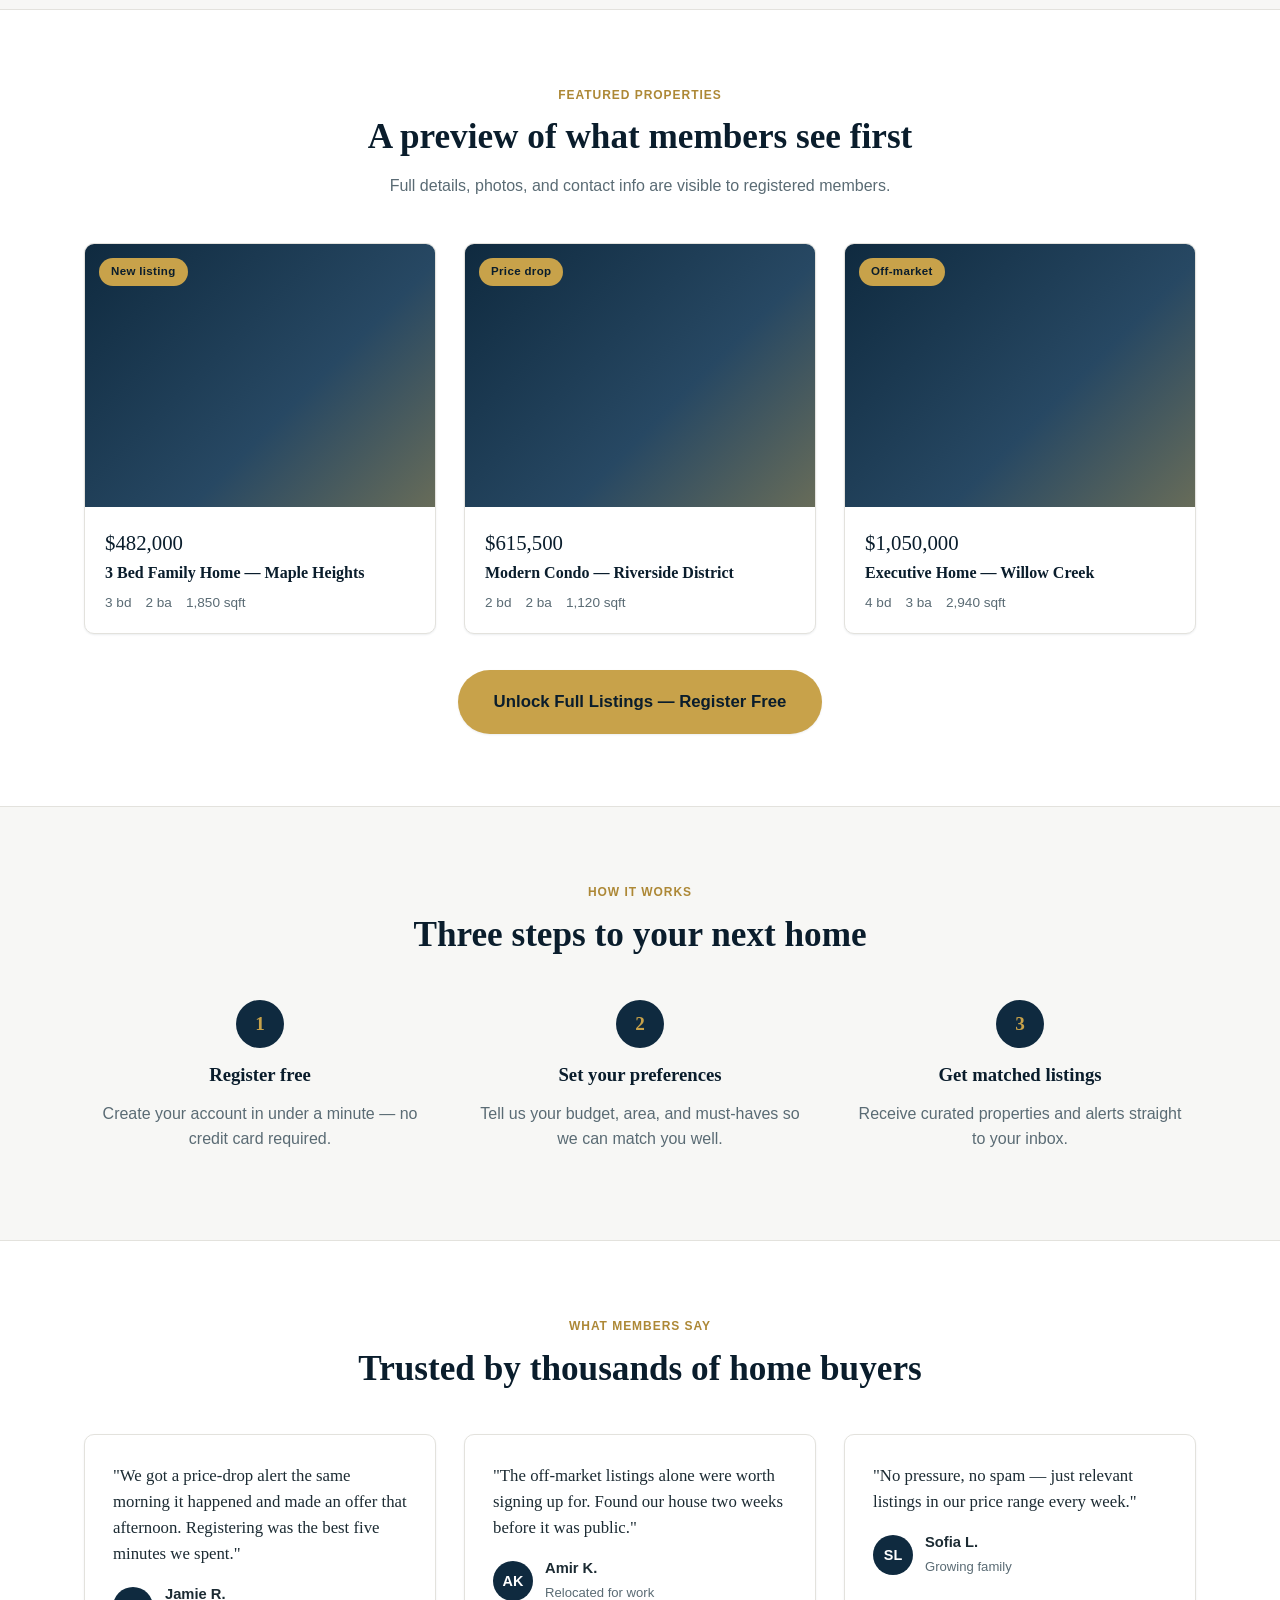
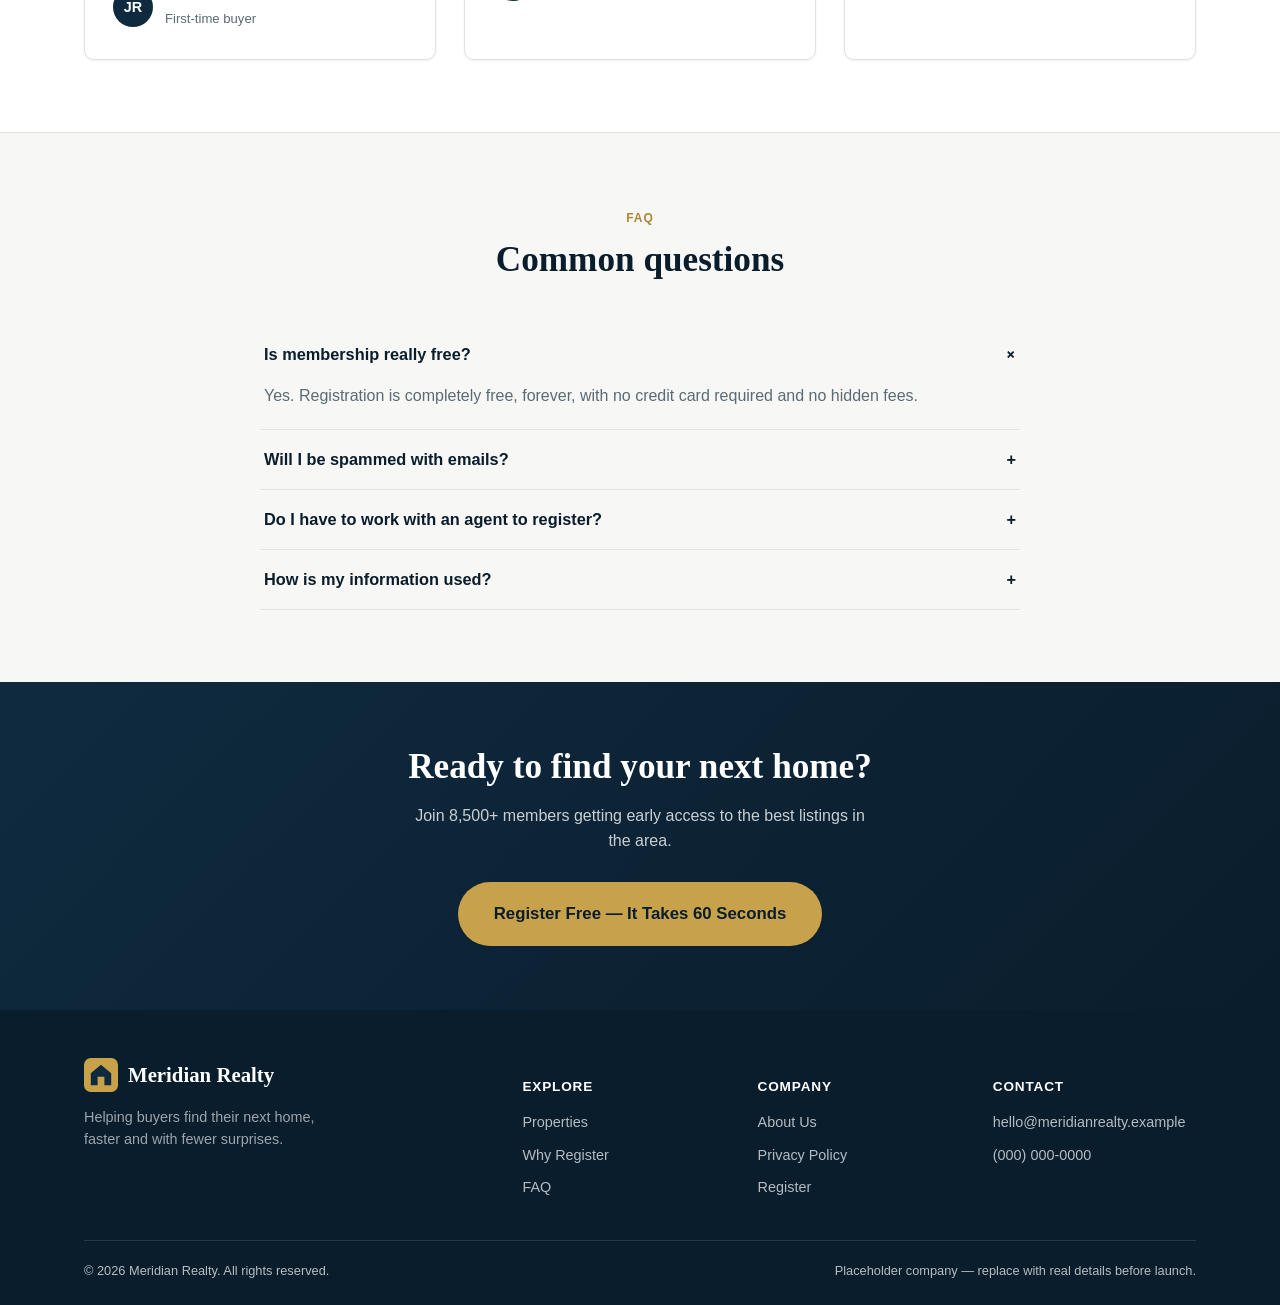
==== commit 1dc19ca2: "Add company information page; link it in nav and footer" ====
--- a/index.html
+++ b/index.html
@@ -26,11 +26,8 @@
           <li><a href="index.html#benefits">Why Register</a></li>
           <li><a href="index.html#how-it-works">How It Works</a></li>
           <li><a href="index.html#faq">FAQ</a></li>
+          <li><a href="company.html">Company</a></li>
         </ul>
-        <a class="btn btn--outline" href="tel:+10000000000" data-cta="header_call" style="white-space:nowrap;">
-          <svg width="16" height="16" viewBox="0 0 24 24" fill="none" aria-hidden="true"><path d="M6.6 10.8a15.9 15.9 0 006.6 6.6l2.2-2.2a1.5 1.5 0 011.5-.4 11.4 11.4 0 003.6.6 1.5 1.5 0 011.5 1.5V21a1.5 1.5 0 01-1.5 1.5A18 18 0 013 5.5 1.5 1.5 0 014.5 4h3.6a1.5 1.5 0 011.5 1.5 11.4 11.4 0 00.6 3.6 1.5 1.5 0 01-.4 1.5z" fill="currentColor"/></svg>
-          <span>Call Now</span>
-        </a>
         <a class="btn btn--primary" href="register.html" data-cta="header_register">Register Free</a>
         <button class="nav__toggle" data-nav-toggle aria-label="Toggle navigation menu" aria-expanded="false">
           <span></span>
@@ -51,10 +48,6 @@
             <a class="btn btn--primary btn--lg" href="register.html" data-cta="hero_register">Get Free Member Access</a>
             <a class="btn btn--ghost btn--lg" href="#properties" data-cta="hero_browse">Browse Listings</a>
           </div>
-          <p style="margin-top:16px;">
-            Not ready to sign up?
-            <button type="button" class="link-btn link-btn--on-dark" data-open-inquiry="hero" data-cta="hero_quick_inquiry">Just ask us a quick question →</button>
-          </p>
           <div class="hero__trust">
             <div><strong>1,200+</strong><span>Active listings</span></div>
             <div><strong>8,500+</strong><span>Members</span></div>
@@ -171,9 +164,6 @@
               <div class="property__meta">
                 <span>3 bd</span><span>2 ba</span><span>1,850 sqft</span>
               </div>
-              <div class="property__actions">
-                <button type="button" class="btn btn--outline btn--sm" data-open-inquiry="property:maple-heights-482000" data-cta="property_ask_maple_heights">Ask About This Home</button>
-              </div>
             </div>
           </div>
           <div class="property">
@@ -190,9 +180,6 @@
               <div class="property__meta">
                 <span>2 bd</span><span>2 ba</span><span>1,120 sqft</span>
               </div>
-              <div class="property__actions">
-                <button type="button" class="btn btn--outline btn--sm" data-open-inquiry="property:riverside-condo-615500" data-cta="property_ask_riverside">Ask About This Home</button>
-              </div>
             </div>
           </div>
           <div class="property">
@@ -208,9 +195,6 @@
               <h3 style="font-size:1rem;margin-bottom:0;">Executive Home &mdash; Willow Creek</h3>
               <div class="property__meta">
                 <span>4 bd</span><span>3 ba</span><span>2,940 sqft</span>
-              </div>
-              <div class="property__actions">
-                <button type="button" class="btn btn--outline btn--sm" data-open-inquiry="property:willow-creek-1050000" data-cta="property_ask_willow_creek">Ask About This Home</button>
               </div>
             </div>
           </div>
@@ -308,7 +292,7 @@
               Do I have to work with an agent to register?
               <span class="faq-item__icon" aria-hidden="true">+</span>
             </button>
-            <div class="faq-item__a"><p>Not at all. Browsing and saving listings is self-serve. Agent consultations are optional and free if you want one &mdash; or just <button type="button" class="link-btn" data-open-inquiry="faq" data-cta="faq_quick_inquiry">ask us a quick question</button> without registering.</p></div>
+            <div class="faq-item__a"><p>Not at all. Browsing and saving listings is self-serve. Agent consultations are optional and free if you want one.</p></div>
           </div>
           <div class="faq-item" data-open="false">
             <button class="faq-item__q" aria-expanded="false">
@@ -327,7 +311,6 @@
       <p>Join 8,500+ members getting early access to the best listings in the area.</p>
       <div class="hero__ctas" style="justify-content:center;">
         <a class="btn btn--primary btn--lg" href="register.html" data-cta="final_cta_register">Register Free — It Takes 60 Seconds</a>
-        <button type="button" class="btn btn--ghost btn--lg" data-open-inquiry="final_cta" data-cta="final_cta_quick_inquiry">Or Just Ask a Question</button>
       </div>
     </section>
   </main>
@@ -356,9 +339,9 @@
         <div>
           <h4>Company</h4>
           <ul>
+            <li><a href="company.html">About Us</a></li>
             <li><a href="privacy.html">Privacy Policy</a></li>
             <li><a href="register.html">Register</a></li>
-            <li><button type="button" class="link-btn link-btn--on-dark" data-open-inquiry="footer" data-cta="footer_quick_inquiry" style="background:none;border:none;">Ask a Question</button></li>
           </ul>
         </div>
         <div>
@@ -377,6 +360,5 @@
   </footer>
 
   <script src="js/main.js"></script>
-  <script src="js/quick-inquiry.js"></script>
 </body>
 </html>
--- a/css/styles.css
+++ b/css/styles.css
@@ -850,172 +850,45 @@
   margin-bottom: 32px;
 }
 
-/* ---------- Small buttons / inline link-style triggers ---------- */
-.btn--sm {
-  padding: 9px 16px;
-  font-size: 0.85rem;
-}
-
-.property__actions {
-  margin-top: 14px;
-}
-
-.property__actions .btn {
-  width: 100%;
-}
-
-.link-btn {
-  background: none;
-  border: none;
-  padding: 0;
-  font: inherit;
-  font-weight: 600;
-  color: var(--color-navy);
-  cursor: pointer;
-  text-decoration: underline;
-  text-decoration-color: rgba(15, 42, 63, 0.35);
-}
-
-.link-btn:hover {
+/* ---------- Company profile ---------- */
+.company-profile {
+  max-width: 720px;
+  margin: 0 auto;
+  border: 1px solid var(--color-border);
+  border-radius: var(--radius);
+  background: var(--color-card);
+  box-shadow: var(--shadow-sm);
+  overflow: hidden;
+}
+
+.company-profile__row {
+  display: grid;
+  grid-template-columns: 220px 1fr;
+  border-bottom: 1px solid var(--color-border);
+}
+
+.company-profile__row:last-child {
+  border-bottom: none;
+}
+
+.company-profile dt,
+.company-profile dd {
+  margin: 0;
+  padding: 16px 24px;
+}
+
+.company-profile dt {
+  color: var(--color-navy-dark);
+  font-weight: 700;
+  background: rgba(15, 42, 63, 0.03);
+}
+
+.company-profile dd {
+  color: var(--color-text);
+}
+
+.company-profile dd a {
   color: var(--color-gold-dark);
-}
-
-.link-btn:focus-visible {
-  outline: 2px solid var(--color-gold);
-  outline-offset: 2px;
-}
-
-.link-btn--on-dark {
-  color: rgba(255, 255, 255, 0.88);
-  text-decoration-color: rgba(255, 255, 255, 0.4);
-}
-
-.link-btn--on-dark:hover {
-  color: #fff;
-}
-
-/* ---------- Floating quick-inquiry button (site-wide) ---------- */
-.inquiry-fab {
-  position: fixed;
-  bottom: 24px;
-  right: 24px;
-  z-index: 150;
-  display: inline-flex;
-  align-items: center;
-  gap: 10px;
-  background: var(--color-navy);
-  color: #fff;
-  border: none;
-  border-radius: 999px;
-  padding: 15px 24px;
-  font-weight: 700;
-  font-size: 0.92rem;
-  font-family: var(--font-body);
-  box-shadow: var(--shadow-lg);
-  cursor: pointer;
-  transition: transform 0.15s ease, background 0.15s ease;
-}
-
-.inquiry-fab:hover {
-  background: var(--color-navy-dark);
-  transform: translateY(-2px);
-}
-
-.inquiry-fab:focus-visible {
-  outline: 3px solid var(--color-gold);
-  outline-offset: 2px;
-}
-
-.inquiry-fab svg {
-  flex-shrink: 0;
-}
-
-/* ---------- Quick Inquiry modal ---------- */
-.modal-overlay {
-  position: fixed;
-  inset: 0;
-  background: rgba(10, 29, 44, 0.55);
-  display: flex;
-  align-items: center;
-  justify-content: center;
-  padding: 20px;
-  z-index: 200;
-}
-
-.modal-overlay[hidden] {
-  display: none;
-}
-
-.modal {
-  background: var(--color-card);
-  border-radius: 14px;
-  box-shadow: var(--shadow-lg);
-  max-width: 480px;
-  width: 100%;
-  max-height: 90vh;
-  overflow-y: auto;
-  padding: 36px;
-  position: relative;
-  animation: modal-in 0.18s ease;
-}
-
-@keyframes modal-in {
-  from {
-    opacity: 0;
-    transform: translateY(8px) scale(0.98);
-  }
-  to {
-    opacity: 1;
-    transform: translateY(0) scale(1);
-  }
-}
-
-.modal__close {
-  position: absolute;
-  top: 14px;
-  right: 14px;
-  width: 32px;
-  height: 32px;
-  border-radius: 50%;
-  border: none;
-  background: var(--color-bg);
-  color: var(--color-text-muted);
-  font-size: 1.4rem;
-  line-height: 1;
-  cursor: pointer;
-  display: flex;
-  align-items: center;
-  justify-content: center;
-}
-
-.modal__close:hover {
-  background: var(--color-border);
-}
-
-.modal__success {
-  text-align: center;
-}
-
-.modal__success h2 {
-  font-size: 1.4rem;
-}
-
-.form-row textarea {
-  padding: 12px 14px;
-  border-radius: 8px;
-  border: 1.5px solid var(--color-border);
-  font-size: 0.98rem;
-  font-family: var(--font-body);
-  background: #fff;
-  color: var(--color-text);
-  width: 100%;
-  resize: vertical;
-}
-
-.form-row textarea:focus {
-  outline: none;
-  border-color: var(--color-navy);
-  box-shadow: 0 0 0 3px rgba(15, 42, 63, 0.12);
 }
 
 /* ---------- Utility ---------- */
@@ -1086,22 +959,7 @@
     display: block;
   }
 
-  /* Bugfix: the header "Register Free" CTA was previously hidden
-     entirely on mobile (display:none), silently cutting off the
-     primary conversion button for all mobile visitors. Instead we
-     shrink it to fit next to the hamburger toggle so it stays visible.
-     The secondary "Call Now" button collapses to icon-only to save
-     space, and stays visible too — phone is a high-intent channel. */
   .nav .btn {
-    padding: 10px 14px;
-    font-size: 0.82rem;
-  }
-
-  .nav .btn--outline {
-    padding: 10px;
-  }
-
-  .nav .btn--outline span {
     display: none;
   }
 
@@ -1127,18 +985,16 @@
     padding: 24px;
   }
 
-  .inquiry-fab {
-    bottom: 16px;
-    right: 16px;
-    padding: 13px 18px;
-    font-size: 0.85rem;
-  }
-
-  .inquiry-fab span {
-    display: none;
-  }
-
-  .modal {
-    padding: 28px 22px;
-  }
-}
+  .company-profile__row {
+    grid-template-columns: 1fr;
+  }
+
+  .company-profile dt,
+  .company-profile dd {
+    padding: 12px 20px;
+  }
+
+  .company-profile dd {
+    padding-top: 0;
+  }
+}
